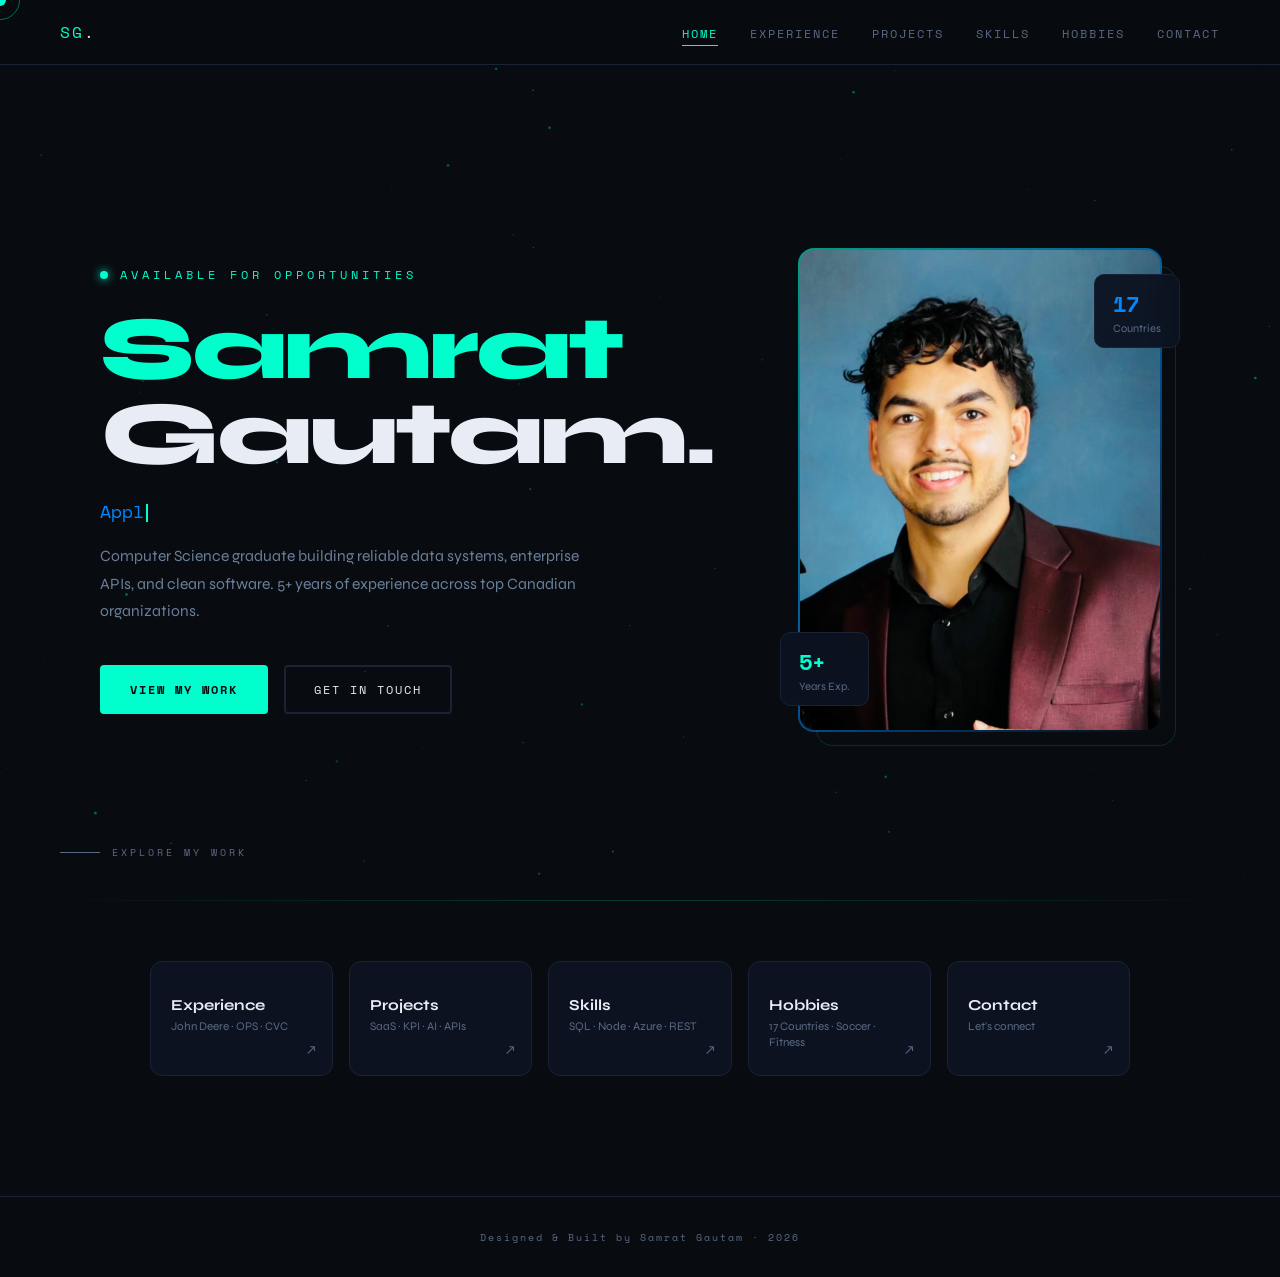
==== index.html @ 4a64816a "Initial portfolio commit" ====
<!DOCTYPE html>
<html lang="en">
<head>
  <meta charset="UTF-8"/>
  <meta name="viewport" content="width=device-width, initial-scale=1.0"/>
  <title>Samrat Gautam — Developer</title>
  <link rel="stylesheet" href="style.css"/>
  <style>
    .hero-wrap {
      position: relative; z-index: 1; min-height: 100vh;
      display: grid; grid-template-columns: 1fr 400px;
      align-items: center; gap: 60px;
      padding: 80px 60px 0; max-width: 1200px; margin: 0 auto;
    }
    .hero-tag {
      font-family: 'Space Mono', monospace; font-size: 0.72rem;
      color: var(--accent); letter-spacing: 4px; text-transform: uppercase;
      margin-bottom: 24px; display: flex; align-items: center; gap: 12px;
      opacity: 0; animation: fadeUp 0.8s forwards 0.3s;
    }
    .dot { width: 8px; height: 8px; border-radius: 50%; background: var(--accent); box-shadow: 0 0 10px var(--accent); animation: pulse 2s infinite; }
    .hero-name {
      font-size: clamp(3rem, 7vw, 6rem); font-weight: 800;
      line-height: 0.95; letter-spacing: -3px; margin-bottom: 20px;
      opacity: 0; animation: fadeUp 0.8s forwards 0.5s;
    }
    .hero-name .accent { color: var(--accent); }
    .hero-name .line2 { display: block; }
    .hero-typing {
      font-family: 'Space Mono', monospace; font-size: 1.1rem;
      color: var(--muted); margin-bottom: 16px; min-height: 1.8rem;
      opacity: 0; animation: fadeUp 0.8s forwards 0.7s;
    }
    .typed { color: var(--accent2); }
    .cursor-blink { display: inline-block; width: 2px; height: 1em; background: var(--accent); margin-left: 2px; vertical-align: middle; animation: blink 1s infinite; }
    .hero-desc {
      font-size: 0.98rem; color: #6a7f9a; line-height: 1.75;
      max-width: 480px; margin-bottom: 40px;
      opacity: 0; animation: fadeUp 0.8s forwards 0.85s;
    }
    .hero-btns { display: flex; gap: 16px; flex-wrap: wrap; opacity: 0; animation: fadeUp 0.8s forwards 1s; }
    .btn {
      font-family: 'Space Mono', monospace; font-size: 0.72rem;
      letter-spacing: 2px; text-transform: uppercase;
      padding: 14px 28px; border-radius: 4px; text-decoration: none; cursor: none; transition: all 0.3s;
    }
    .btn-primary { background: var(--accent); color: var(--bg); font-weight: 700; border: 2px solid var(--accent); }
    .btn-primary:hover { background: transparent; color: var(--accent); box-shadow: 0 0 30px rgba(0,255,204,0.3); }
    .btn-secondary { background: transparent; color: var(--text); border: 2px solid var(--border); }
    .btn-secondary:hover { border-color: var(--accent2); color: var(--accent2); }
    .hero-right { opacity: 0; animation: fadeIn 1s forwards 0.8s; }
    .photo-frame { position: relative; width: 100%; max-width: 360px; margin: 0 auto; }
    .photo-frame::before {
      content: ''; position: absolute; inset: -2px; border-radius: 16px;
      background: linear-gradient(135deg, var(--accent), var(--accent2), transparent);
      z-index: -1; opacity: 0.6;
    }
    .photo-frame::after {
      content: ''; position: absolute;
      top: 16px; left: 16px; right: -16px; bottom: -16px;
      border: 1px solid rgba(0,255,204,0.15); border-radius: 16px; z-index: -2;
    }
    .photo-frame img { width: 100%; border-radius: 14px; display: block; object-fit: cover; object-position: top center; aspect-ratio: 3/4; filter: contrast(1.05); }
    .photo-badge {
      position: absolute; bottom: 24px; left: -20px;
      background: rgba(12,18,32,0.95); border: 1px solid var(--border);
      border-radius: 10px; padding: 12px 18px; backdrop-filter: blur(10px);
    }
    .photo-badge2 {
      position: absolute; top: 24px; right: -20px;
      background: rgba(12,18,32,0.95); border: 1px solid var(--border);
      border-radius: 10px; padding: 12px 18px; backdrop-filter: blur(10px);
    }
    .badge-num { font-family: 'Space Mono', monospace; font-size: 1.4rem; font-weight: 700; color: var(--accent); }
    .badge-num.blue { color: var(--accent2); }
    .badge-label { font-size: 0.7rem; color: var(--muted); margin-top: 2px; }
    .hero-scroll {
      position: absolute; bottom: 40px; left: 60px; z-index: 1;
      font-family: 'Space Mono', monospace; font-size: 0.62rem;
      letter-spacing: 3px; color: var(--muted); text-transform: uppercase;
      display: flex; align-items: center; gap: 12px;
      opacity: 0; animation: fadeUp 0.8s forwards 1.3s;
    }
    .hero-scroll::before { content: ''; width: 40px; height: 1px; background: var(--muted); }
    .quick-nav {
      position: relative; z-index: 1; max-width: 1100px; margin: 0 auto;
      padding: 60px 60px 120px;
      display: grid; grid-template-columns: repeat(5, 1fr); gap: 16px;
    }
    .qcard {
      background: var(--card); border: 1px solid var(--border);
      border-radius: 12px; padding: 24px 20px; text-decoration: none;
      color: var(--text); transition: all 0.35s; position: relative;
      overflow: hidden; cursor: none; display: block;
    }
    .qcard::before {
      content: ''; position: absolute; top: 0; left: 0; right: 0; height: 2px;
      background: linear-gradient(90deg, var(--accent), var(--accent2));
      opacity: 0; transition: opacity 0.3s;
    }
    .qcard:hover { border-color: rgba(0,255,204,0.3); transform: translateY(-5px); box-shadow: 0 16px 50px rgba(0,0,0,0.4); }
    .qcard:hover::before { opacity: 1; }
    .qcard-icon { font-size: 1.5rem; margin-bottom: 10px; }
    .qcard-title { font-size: 0.95rem; font-weight: 700; margin-bottom: 4px; }
    .qcard-sub { font-size: 0.73rem; color: var(--muted); line-height: 1.4; }
    .qcard-arrow { position: absolute; bottom: 16px; right: 16px; color: var(--muted); font-size: 0.85rem; transition: transform 0.3s, color 0.3s; }
    .qcard:hover .qcard-arrow { transform: translate(3px,-3px); color: var(--accent); }
    @keyframes fadeUp { from { opacity:0; transform:translateY(30px); } to { opacity:1; transform:translateY(0); } }
    @keyframes fadeIn { from { opacity:0; } to { opacity:1; } }
    @keyframes blink { 0%,100%{opacity:1} 50%{opacity:0} }
    @keyframes pulse { 0%,100%{box-shadow:0 0 6px var(--accent)} 50%{box-shadow:0 0 18px var(--accent)} }
    @media(max-width:900px){
      .hero-wrap{grid-template-columns:1fr;padding:120px 24px 40px;}
      .hero-right{display:none;}
      .quick-nav{grid-template-columns:repeat(2,1fr);padding:40px 24px 80px;}
    }
  </style>
</head>
<body>
  <div class="cursor" id="cursor"></div>
  <div class="cursor-ring" id="cursorRing"></div>
  <div class="page-transition"></div>
  <canvas id="canvas"></canvas>

  <nav id="navbar">
    <a href="index.html" class="nav-logo" data-transition>SG<span>.</span></a>
    <ul class="nav-links">
      <li><a href="index.html" data-transition>Home</a></li>
      <li><a href="experience.html" data-transition>Experience</a></li>
      <li><a href="projects.html" data-transition>Projects</a></li>
      <li><a href="skills.html" data-transition>Skills</a></li>
      <li><a href="hobbies.html" data-transition>Hobbies</a></li>
      <li><a href="contact.html" data-transition>Contact</a></li>
    </ul>
  </nav>

  <div class="hero-wrap">
    <div>
      <p class="hero-tag"><span class="dot"></span> Available for opportunities</p>
      <h1 class="hero-name"><span class="accent">Samrat</span><span class="line2">Gautam.</span></h1>
      <p class="hero-typing"><span class="typed" id="typed-text"></span><span class="cursor-blink"></span></p>
      <p class="hero-desc">Computer Science graduate building reliable data systems, enterprise APIs, and clean software. 5+ years of experience across top Canadian organizations.</p>
      <div class="hero-btns">
        <a href="experience.html" class="btn btn-primary" data-transition>View My Work</a>
        <a href="contact.html" class="btn btn-secondary" data-transition>Get In Touch</a>
      </div>
    </div>
    <div class="hero-right">
      <div class="photo-frame">
        <img src="samrat.jpeg" alt="Samrat Gautam"/>
        <div class="photo-badge">
          <div class="badge-num">5+</div>
          <div class="badge-label">Years Exp.</div>
        </div>
        <div class="photo-badge2">
          <div class="badge-num blue">17</div>
          <div class="badge-label">Countries </div>
        </div>
      </div>
    </div>
  </div>

  <div class="hero-scroll">Explore my work</div>
  <div class="glow-line"></div>

  <div class="quick-nav">
    <a href="experience.html" class="qcard reveal" data-transition>
      <div class="qcard-icon"></div>
      <div class="qcard-title">Experience</div>
      <div class="qcard-sub">John Deere · OPS · CVC</div>
      <div class="qcard-arrow">↗</div>
    </a>
    <a href="projects.html" class="qcard reveal" data-transition>
      <div class="qcard-icon"></div>
      <div class="qcard-title">Projects</div>
      <div class="qcard-sub">SaaS · KPI · AI · APIs</div>
      <div class="qcard-arrow">↗</div>
    </a>
    <a href="skills.html" class="qcard reveal" data-transition>
      <div class="qcard-icon"></div>
      <div class="qcard-title">Skills</div>
      <div class="qcard-sub">SQL · Node · Azure · REST</div>
      <div class="qcard-arrow">↗</div>
    </a>
    <a href="hobbies.html" class="qcard reveal" data-transition>
      <div class="qcard-icon"></div>
      <div class="qcard-title">Hobbies</div>
      <div class="qcard-sub">17 Countries · Soccer · Fitness</div>
      <div class="qcard-arrow">↗</div>
    </a>
    <a href="contact.html" class="qcard reveal" data-transition>
      <div class="qcard-icon"></div>
      <div class="qcard-title">Contact</div>
      <div class="qcard-sub">Let's connect</div>
      <div class="qcard-arrow">↗</div>
    </a>
  </div>

  <footer><p>Designed & Built by Samrat Gautam · 2026</p></footer>
  <script src="script.js"></script>
  <script>
    const phrases = ['Application Developer','Data Integration Engineer','REST API Builder','SaaS Builder','SQL & ETL Specialist','Dean\'s Honours Graduate 🎓'];
    let pi=0,ci=0,deleting=false,wait=0;
    const typedEl=document.getElementById('typed-text');
    function type(){
      const phrase=phrases[pi];
      if(!deleting){typedEl.textContent=phrase.slice(0,ci+1);ci++;if(ci===phrase.length){deleting=true;wait=55;}}
      else{if(wait>0){wait--;setTimeout(type,30);return;}typedEl.textContent=phrase.slice(0,ci-1);ci--;if(ci===0){deleting=false;pi=(pi+1)%phrases.length;}}
      setTimeout(type,deleting?38:78);
    }
    setTimeout(type,1200);
  </script>
</body>
</html>
---- style.css ----
@import url('https://fonts.googleapis.com/css2?family=Space+Mono:wght@400;700&family=Syne:wght@400;600;700;800&display=swap');

:root {
  --bg: #080b10;
  --surface: #0e1420;
  --border: #1a2235;
  --accent: #00ffcc;
  --accent2: #0088ff;
  --gold: #f0b429;
  --text: #e8edf5;
  --muted: #5a6a85;
  --card: #0c1220;
}

*, *::before, *::after { margin: 0; padding: 0; box-sizing: border-box; }
html { scroll-behavior: smooth; }

body {
  font-family: 'Syne', sans-serif;
  background: var(--bg);
  color: var(--text);
  overflow-x: hidden;
  cursor: none;
}

/* CURSOR */
.cursor {
  position: fixed; width: 12px; height: 12px;
  background: var(--accent); border-radius: 50%;
  pointer-events: none; z-index: 9999;
  transform: translate(-50%, -50%);
  transition: width 0.2s, height 0.2s;
  mix-blend-mode: screen;
}
.cursor-ring {
  position: fixed; width: 40px; height: 40px;
  border: 1px solid rgba(0,255,204,0.4); border-radius: 50%;
  pointer-events: none; z-index: 9998;
  transform: translate(-50%, -50%);
  transition: transform 0.15s ease-out;
}

/* CANVAS */
#canvas {
  position: fixed; top: 0; left: 0;
  width: 100%; height: 100%;
  z-index: 0; pointer-events: none;
}

/* NAV */
nav {
  position: fixed; top: 0; left: 0; right: 0;
  z-index: 100; padding: 20px 60px;
  display: flex; justify-content: space-between; align-items: center;
  background: rgba(8,11,16,0.9);
  backdrop-filter: blur(20px);
  border-bottom: 1px solid var(--border);
  transition: transform 0.3s ease;
}
nav.hidden { transform: translateY(-100%); }
.nav-logo {
  font-family: 'Space Mono', monospace;
  font-size: 1rem; color: var(--accent); letter-spacing: 2px;
  text-decoration: none;
}
.nav-logo span { color: var(--text); }
.nav-links { display: flex; gap: 32px; list-style: none; }
.nav-links a {
  font-family: 'Space Mono', monospace; font-size: 0.72rem;
  color: var(--muted); text-decoration: none;
  letter-spacing: 2px; text-transform: uppercase;
  transition: color 0.3s; position: relative;
}
.nav-links a::after {
  content: ''; position: absolute; bottom: -4px; left: 0;
  width: 0; height: 1px; background: var(--accent); transition: width 0.3s;
}
.nav-links a:hover, .nav-links a.active { color: var(--accent); }
.nav-links a:hover::after, .nav-links a.active::after { width: 100%; }

/* PAGE HEADER */
.page-hero {
  position: relative; z-index: 1;
  padding: 160px 60px 80px;
  max-width: 1100px; margin: 0 auto;
}
.page-tag {
  font-family: 'Space Mono', monospace; font-size: 0.7rem;
  color: var(--accent); letter-spacing: 4px;
  text-transform: uppercase; margin-bottom: 16px;
  display: flex; align-items: center; gap: 16px;
}
.page-tag::after {
  content: ''; flex: 1; max-width: 60px;
  height: 1px; background: var(--accent); opacity: 0.4;
}
.page-title {
  font-size: clamp(2.5rem, 6vw, 5rem);
  font-weight: 800; letter-spacing: -2px; line-height: 1;
}

/* CONTENT WRAPPER */
.content {
  position: relative; z-index: 1;
  max-width: 1100px; margin: 0 auto;
  padding: 0 60px 120px;
}

/* GLOW LINE */
.glow-line {
  width: 100%; height: 1px;
  background: linear-gradient(90deg, transparent, var(--accent), transparent);
  opacity: 0.2; position: relative; z-index: 1;
}

/* REVEAL */
.reveal {
  opacity: 0; transform: translateY(40px);
  transition: opacity 0.7s ease, transform 0.7s ease;
}
.reveal.visible { opacity: 1; transform: translateY(0); }

/* PAGE TRANSITION */
.page-transition {
  position: fixed; inset: 0;
  background: var(--accent);
  z-index: 9000;
  transform: scaleX(0);
  transform-origin: left;
}

/* FOOTER */
footer {
  position: relative; z-index: 1;
  text-align: center; padding: 32px 60px;
  font-family: 'Space Mono', monospace; font-size: 0.65rem;
  color: var(--muted); letter-spacing: 2px;
  border-top: 1px solid var(--border);
}

/* RESPONSIVE */
@media (max-width: 768px) {
  nav { padding: 16px 24px; }
  .nav-links { display: none; }
  .page-hero, .content { padding-left: 24px; padding-right: 24px; }
}
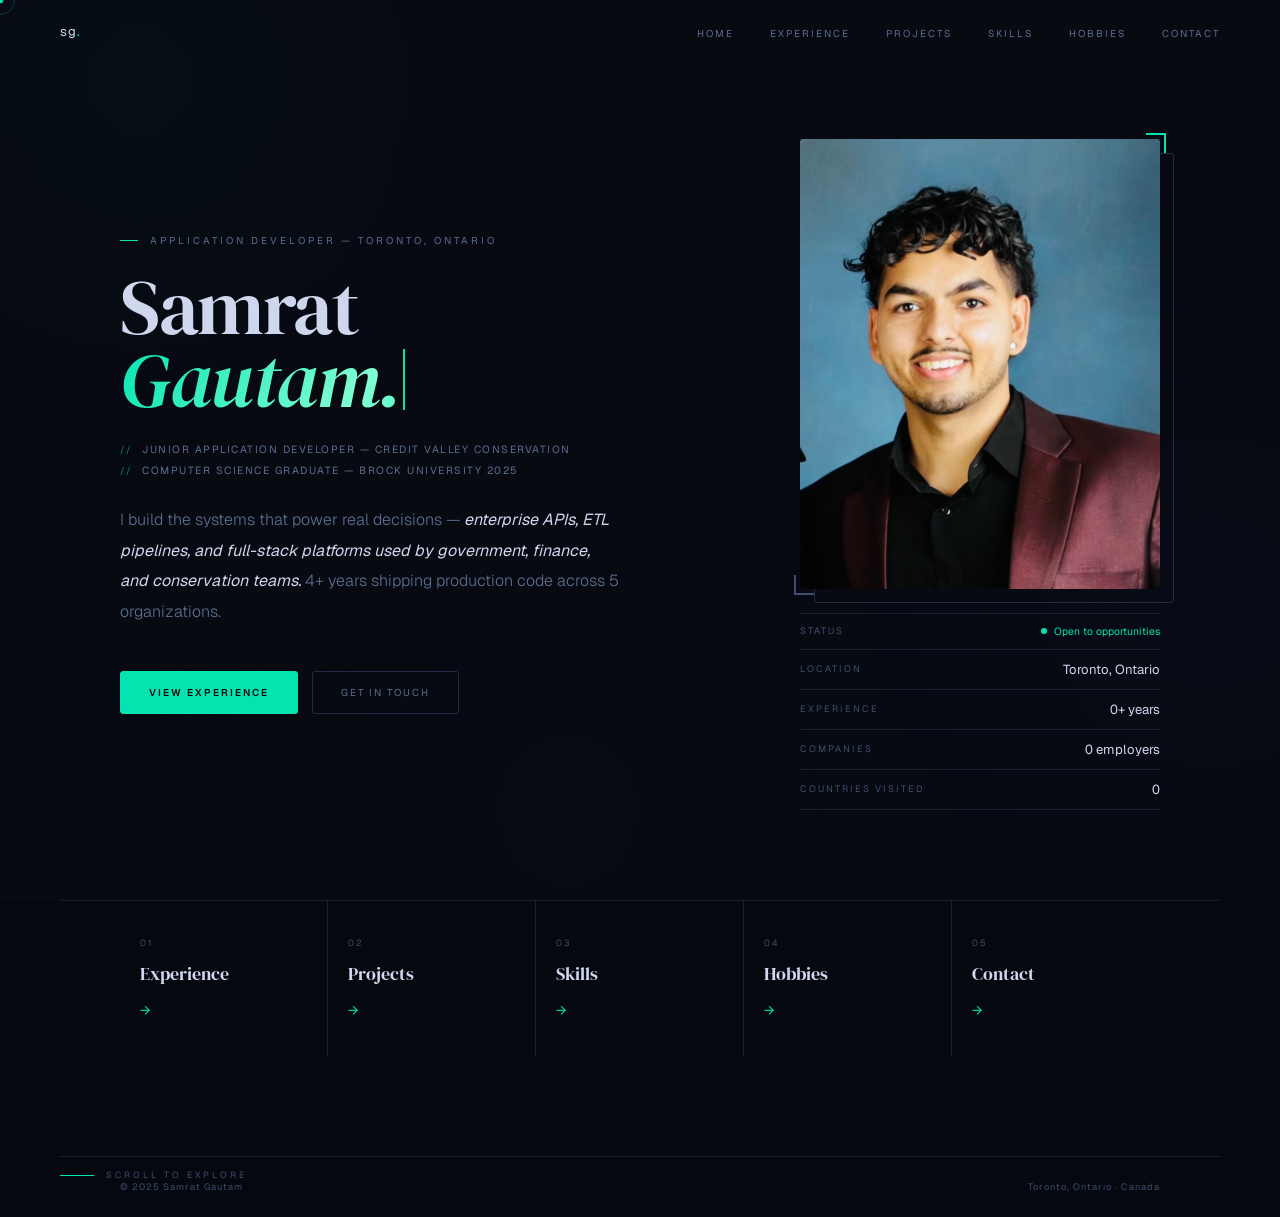
==== commit 522995f8: "Updated home page" ====
--- a/index.html
+++ b/index.html
@@ -1,214 +1,812 @@
 <!DOCTYPE html>
 <html lang="en">
 <head>
-  <meta charset="UTF-8"/>
-  <meta name="viewport" content="width=device-width, initial-scale=1.0"/>
-  <title>Samrat Gautam — Developer</title>
-  <link rel="stylesheet" href="style.css"/>
-  <style>
-    .hero-wrap {
-      position: relative; z-index: 1; min-height: 100vh;
-      display: grid; grid-template-columns: 1fr 400px;
-      align-items: center; gap: 60px;
-      padding: 80px 60px 0; max-width: 1200px; margin: 0 auto;
-    }
-    .hero-tag {
-      font-family: 'Space Mono', monospace; font-size: 0.72rem;
-      color: var(--accent); letter-spacing: 4px; text-transform: uppercase;
-      margin-bottom: 24px; display: flex; align-items: center; gap: 12px;
-      opacity: 0; animation: fadeUp 0.8s forwards 0.3s;
-    }
-    .dot { width: 8px; height: 8px; border-radius: 50%; background: var(--accent); box-shadow: 0 0 10px var(--accent); animation: pulse 2s infinite; }
-    .hero-name {
-      font-size: clamp(3rem, 7vw, 6rem); font-weight: 800;
-      line-height: 0.95; letter-spacing: -3px; margin-bottom: 20px;
-      opacity: 0; animation: fadeUp 0.8s forwards 0.5s;
-    }
-    .hero-name .accent { color: var(--accent); }
-    .hero-name .line2 { display: block; }
-    .hero-typing {
-      font-family: 'Space Mono', monospace; font-size: 1.1rem;
-      color: var(--muted); margin-bottom: 16px; min-height: 1.8rem;
-      opacity: 0; animation: fadeUp 0.8s forwards 0.7s;
-    }
-    .typed { color: var(--accent2); }
-    .cursor-blink { display: inline-block; width: 2px; height: 1em; background: var(--accent); margin-left: 2px; vertical-align: middle; animation: blink 1s infinite; }
-    .hero-desc {
-      font-size: 0.98rem; color: #6a7f9a; line-height: 1.75;
-      max-width: 480px; margin-bottom: 40px;
-      opacity: 0; animation: fadeUp 0.8s forwards 0.85s;
-    }
-    .hero-btns { display: flex; gap: 16px; flex-wrap: wrap; opacity: 0; animation: fadeUp 0.8s forwards 1s; }
-    .btn {
-      font-family: 'Space Mono', monospace; font-size: 0.72rem;
-      letter-spacing: 2px; text-transform: uppercase;
-      padding: 14px 28px; border-radius: 4px; text-decoration: none; cursor: none; transition: all 0.3s;
-    }
-    .btn-primary { background: var(--accent); color: var(--bg); font-weight: 700; border: 2px solid var(--accent); }
-    .btn-primary:hover { background: transparent; color: var(--accent); box-shadow: 0 0 30px rgba(0,255,204,0.3); }
-    .btn-secondary { background: transparent; color: var(--text); border: 2px solid var(--border); }
-    .btn-secondary:hover { border-color: var(--accent2); color: var(--accent2); }
-    .hero-right { opacity: 0; animation: fadeIn 1s forwards 0.8s; }
-    .photo-frame { position: relative; width: 100%; max-width: 360px; margin: 0 auto; }
-    .photo-frame::before {
-      content: ''; position: absolute; inset: -2px; border-radius: 16px;
-      background: linear-gradient(135deg, var(--accent), var(--accent2), transparent);
-      z-index: -1; opacity: 0.6;
-    }
-    .photo-frame::after {
-      content: ''; position: absolute;
-      top: 16px; left: 16px; right: -16px; bottom: -16px;
-      border: 1px solid rgba(0,255,204,0.15); border-radius: 16px; z-index: -2;
-    }
-    .photo-frame img { width: 100%; border-radius: 14px; display: block; object-fit: cover; object-position: top center; aspect-ratio: 3/4; filter: contrast(1.05); }
-    .photo-badge {
-      position: absolute; bottom: 24px; left: -20px;
-      background: rgba(12,18,32,0.95); border: 1px solid var(--border);
-      border-radius: 10px; padding: 12px 18px; backdrop-filter: blur(10px);
-    }
-    .photo-badge2 {
-      position: absolute; top: 24px; right: -20px;
-      background: rgba(12,18,32,0.95); border: 1px solid var(--border);
-      border-radius: 10px; padding: 12px 18px; backdrop-filter: blur(10px);
-    }
-    .badge-num { font-family: 'Space Mono', monospace; font-size: 1.4rem; font-weight: 700; color: var(--accent); }
-    .badge-num.blue { color: var(--accent2); }
-    .badge-label { font-size: 0.7rem; color: var(--muted); margin-top: 2px; }
-    .hero-scroll {
-      position: absolute; bottom: 40px; left: 60px; z-index: 1;
-      font-family: 'Space Mono', monospace; font-size: 0.62rem;
-      letter-spacing: 3px; color: var(--muted); text-transform: uppercase;
-      display: flex; align-items: center; gap: 12px;
-      opacity: 0; animation: fadeUp 0.8s forwards 1.3s;
-    }
-    .hero-scroll::before { content: ''; width: 40px; height: 1px; background: var(--muted); }
-    .quick-nav {
-      position: relative; z-index: 1; max-width: 1100px; margin: 0 auto;
-      padding: 60px 60px 120px;
-      display: grid; grid-template-columns: repeat(5, 1fr); gap: 16px;
-    }
-    .qcard {
-      background: var(--card); border: 1px solid var(--border);
-      border-radius: 12px; padding: 24px 20px; text-decoration: none;
-      color: var(--text); transition: all 0.35s; position: relative;
-      overflow: hidden; cursor: none; display: block;
-    }
-    .qcard::before {
-      content: ''; position: absolute; top: 0; left: 0; right: 0; height: 2px;
-      background: linear-gradient(90deg, var(--accent), var(--accent2));
-      opacity: 0; transition: opacity 0.3s;
-    }
-    .qcard:hover { border-color: rgba(0,255,204,0.3); transform: translateY(-5px); box-shadow: 0 16px 50px rgba(0,0,0,0.4); }
-    .qcard:hover::before { opacity: 1; }
-    .qcard-icon { font-size: 1.5rem; margin-bottom: 10px; }
-    .qcard-title { font-size: 0.95rem; font-weight: 700; margin-bottom: 4px; }
-    .qcard-sub { font-size: 0.73rem; color: var(--muted); line-height: 1.4; }
-    .qcard-arrow { position: absolute; bottom: 16px; right: 16px; color: var(--muted); font-size: 0.85rem; transition: transform 0.3s, color 0.3s; }
-    .qcard:hover .qcard-arrow { transform: translate(3px,-3px); color: var(--accent); }
-    @keyframes fadeUp { from { opacity:0; transform:translateY(30px); } to { opacity:1; transform:translateY(0); } }
-    @keyframes fadeIn { from { opacity:0; } to { opacity:1; } }
-    @keyframes blink { 0%,100%{opacity:1} 50%{opacity:0} }
-    @keyframes pulse { 0%,100%{box-shadow:0 0 6px var(--accent)} 50%{box-shadow:0 0 18px var(--accent)} }
-    @media(max-width:900px){
-      .hero-wrap{grid-template-columns:1fr;padding:120px 24px 40px;}
-      .hero-right{display:none;}
-      .quick-nav{grid-template-columns:repeat(2,1fr);padding:40px 24px 80px;}
-    }
-  </style>
+<meta charset="UTF-8"/>
+<meta name="viewport" content="width=device-width, initial-scale=1.0"/>
+<title>Samrat Gautam | Software Developer, Full stack Developer and Backend Engineer &mdash; Node.js, SQL, REST APIs, Azure</title>
+<meta name="description" content="Samrat Gautam is a Full-Stack Application Developer based in Toronto, Ontario. 4+ years building REST APIs, ETL pipelines, and enterprise systems at John Deere Financial, Ontario Public Service, and Credit Valley Conservation."/>
+<meta name="keywords" content="Samrat Gautam, Application Developer, Full Stack Developer, Node.js, SQL, REST API, Azure DevOps, Toronto Ontario, Software Engineer, Backend Developer"/>
+<meta name="author" content="Samrat Gautam"/>
+<meta name="robots" content="index, follow"/>
+<meta property="og:title" content="Samrat Gautam — Software Developer, Full stack Developer and Backend Engineer"/>
+<meta property="og:description" content="Full-stack developer with 4+ years building enterprise APIs, ETL pipelines, and cloud systems. Currently at Credit Valley Conservation."/>
+<meta property="og:type" content="website"/>
+<meta property="og:image" content="samrat.jpeg"/>
+<meta name="twitter:card" content="summary_large_image"/>
+<meta name="twitter:title" content="Samrat Gautam — Software Developer, Full stack Developer and Backend Engineer"/>
+<meta name="twitter:description" content="Full-stack developer with 4+ years building enterprise APIs, ETL pipelines, and cloud systems."/>
+<link rel="preconnect" href="https://fonts.bunny.net"/>
+<link href="https://fonts.bunny.net/css?family=geist:300,400,500,600,700|geist-mono:400,500&display=swap" rel="stylesheet"/>
+<link rel="preconnect" href="https://fonts.googleapis.com"/>
+<link href="https://fonts.googleapis.com/css2?family=DM+Serif+Display:ital@0;1&display=swap" rel="stylesheet"/>
+<style>
+*,*::before,*::after{margin:0;padding:0;box-sizing:border-box;}
+:root{
+  --bg:#060810;--surface:#090d18;--card:#0b1020;
+  --border:#161e32;--border2:#1e2a44;
+  --accent:#00e5b0;--gold:#e8a020;--blue:#4a8fff;
+  --text:#cfd8ee;--muted:#3d4e6e;--muted2:#5a6e90;
+  --font:'Geist',system-ui,sans-serif;
+  --serif:'DM Serif Display',Georgia,serif;
+  --mono:'Geist Mono','Geist',monospace;
+  --r:3px;
+}
+html{scroll-behavior:smooth;}
+body{font-family:var(--font);background:var(--bg);color:var(--text);overflow-x:hidden;-webkit-font-smoothing:antialiased;-moz-osx-font-smoothing:grayscale;}
+body::after{content:'';position:fixed;inset:0;z-index:9990;pointer-events:none;opacity:.03;background-image:url("data:image/svg+xml,%3Csvg viewBox='0 0 200 200' xmlns='http://www.w3.org/2000/svg'%3E%3Cfilter id='n'%3E%3CfeTurbulence type='fractalNoise' baseFrequency='.9' numOctaves='4' stitchTiles='stitch'/%3E%3C/filter%3E%3Crect width='100%25' height='100%25' filter='url(%23n)'/%3E%3C/svg%3E");background-size:180px;}
+
+/* CURSOR — desktop only */
+#cur,#curR{display:none;}
+@media(pointer:fine){
+  body{cursor:none;}
+  #cur,#curR{display:block;}
+  #cur{position:fixed;width:7px;height:7px;background:var(--accent);border-radius:50%;pointer-events:none;z-index:9999;transform:translate(-50%,-50%);mix-blend-mode:screen;transition:width .18s,height .18s;}
+  #curR{position:fixed;width:30px;height:30px;border:1px solid rgba(0,229,176,.22);border-radius:50%;pointer-events:none;z-index:9998;transform:translate(-50%,-50%);transition:border-color .3s,transform .3s;}
+}
+
+/* BACKGROUND MESH */
+#bgMesh{position:fixed;inset:0;z-index:0;pointer-events:none;overflow:hidden;}
+.mesh-blob{position:absolute;border-radius:50%;filter:blur(130px);animation:blobFloat 20s ease-in-out infinite;}
+.mb1{width:600px;height:600px;background:radial-gradient(circle,rgba(0,229,176,.042) 0%,transparent 70%);top:-220px;left:-160px;}
+.mb2{width:520px;height:520px;background:radial-gradient(circle,rgba(74,143,255,.038) 0%,transparent 70%);top:38%;right:-190px;animation-delay:-7s;}
+.mb3{width:420px;height:420px;background:radial-gradient(circle,rgba(0,229,176,.022) 0%,transparent 70%);bottom:-120px;left:28%;animation-delay:-13s;}
+@keyframes blobFloat{0%,100%{transform:translate(0,0) scale(1);}33%{transform:translate(28px,-22px) scale(1.04);}66%{transform:translate(-18px,28px) scale(.97);}}
+
+/* INTRO */
+#intro{position:fixed;inset:0;z-index:8500;background:var(--bg);display:flex;flex-direction:column;align-items:center;justify-content:center;gap:28px;transition:opacity .7s cubic-bezier(.4,0,.2,1),visibility .7s;}
+#intro.gone{opacity:0;visibility:hidden;pointer-events:none;}
+.intro-logo{font-family:var(--mono);font-size:.72rem;color:var(--accent);letter-spacing:6px;text-transform:uppercase;}
+.intro-bar-wrap{width:200px;height:1px;background:var(--border2);}
+.intro-bar{height:100%;width:0;background:var(--accent);transition:width .04s linear;}
+.intro-pct{font-family:var(--mono);font-size:.58rem;color:var(--muted2);letter-spacing:3px;}
+
+/* PAGE TRANSITION */
+#pt{position:fixed;inset:0;background:var(--accent);z-index:9000;transform:scaleX(0);transform-origin:left;pointer-events:none;}
+
+/* NAV */
+nav{position:fixed;top:0;left:0;right:0;z-index:500;padding:0 clamp(20px,5vw,60px);height:64px;display:flex;justify-content:space-between;align-items:center;transition:transform .4s cubic-bezier(.4,0,.2,1),background .4s,border-color .4s;border-bottom:1px solid transparent;}
+nav.scrolled{background:rgba(6,8,16,.92);backdrop-filter:blur(20px);-webkit-backdrop-filter:blur(20px);border-color:var(--border);}
+nav.hidden{transform:translateY(-100%);}
+.nav-logo{font-family:var(--mono);font-size:.82rem;color:var(--text);text-decoration:none;letter-spacing:1px;}
+.nav-logo span{color:var(--accent);}
+.nav-links{display:flex;gap:clamp(16px,3vw,36px);list-style:none;}
+.nav-links a{font-family:var(--mono);font-size:.62rem;color:var(--muted2);text-decoration:none;letter-spacing:2px;text-transform:uppercase;transition:color .2s;position:relative;}
+.nav-links a::after{content:'';position:absolute;bottom:-4px;left:0;width:0;height:1px;background:var(--accent);transition:width .3s cubic-bezier(.4,0,.2,1);}
+.nav-links a:hover,.nav-links a.active{color:var(--text);}
+.nav-links a:hover::after,.nav-links a.active::after{width:100%;}
+.nav-ham{display:none;flex-direction:column;gap:5px;background:none;border:none;cursor:pointer;padding:6px;-webkit-tap-highlight-color:transparent;}
+.nav-ham span{display:block;width:22px;height:1.5px;background:var(--text);transition:all .3s;}
+.nav-ham.open span:nth-child(1){transform:translateY(6.5px) rotate(45deg);}
+.nav-ham.open span:nth-child(2){opacity:0;}
+.nav-ham.open span:nth-child(3){transform:translateY(-6.5px) rotate(-45deg);}
+.nav-mobile{display:none;position:fixed;inset:0;top:64px;z-index:490;background:rgba(6,8,16,.97);backdrop-filter:blur(24px);-webkit-backdrop-filter:blur(24px);flex-direction:column;align-items:center;justify-content:center;gap:36px;opacity:0;pointer-events:none;transition:opacity .3s;}
+.nav-mobile.open{display:flex;opacity:1;pointer-events:all;}
+.nav-mobile a{font-family:var(--mono);font-size:1rem;color:var(--muted2);text-decoration:none;letter-spacing:4px;text-transform:uppercase;transition:color .2s;}
+.nav-mobile a:hover,.nav-mobile a.active{color:var(--accent);}
+
+/* PAGE SYSTEM */
+.page{display:none;position:relative;z-index:1;min-height:100vh;}
+.page.active{display:block;}
+.reveal{opacity:0;transform:translateY(20px);transition:opacity .65s cubic-bezier(.4,0,.2,1),transform .65s cubic-bezier(.4,0,.2,1);}
+.reveal.in{opacity:1;transform:translateY(0);}
+
+/* SHARED LAYOUT */
+.page-hero{padding:clamp(100px,14vh,140px) clamp(20px,5vw,60px) clamp(36px,4vw,56px);max-width:1160px;margin:0 auto;}
+.page-tag{font-family:var(--mono);font-size:.62rem;color:var(--accent);letter-spacing:4px;text-transform:uppercase;margin-bottom:18px;display:flex;align-items:center;gap:14px;}
+.page-tag::after{content:'';width:32px;height:1px;background:var(--accent);opacity:.4;}
+.page-title{font-family:var(--serif);font-size:clamp(2.4rem,5.5vw,5rem);font-weight:400;letter-spacing:-.5px;line-height:1.05;}
+.page-title em{font-style:italic;color:var(--accent);}
+.content{max-width:1160px;margin:0 auto;padding:0 clamp(20px,5vw,60px) clamp(80px,10vw,120px);}
+footer{position:relative;z-index:1;max-width:1160px;margin:0 auto;padding:24px clamp(20px,5vw,60px);border-top:1px solid var(--border);display:flex;justify-content:space-between;align-items:center;flex-wrap:wrap;gap:8px;}
+footer p{font-family:var(--mono);font-size:.58rem;color:var(--muted);letter-spacing:1px;}
+
+/* HOME ANIMATIONS */
+@keyframes fadeUp{from{opacity:0;transform:translateY(22px)}to{opacity:1;transform:translateY(0)}}
+@keyframes fadeIn{from{opacity:0}to{opacity:1}}
+@keyframes blink{0%,100%{opacity:1}50%{opacity:0}}
+@keyframes shimmer{from{background-position:200% center}to{background-position:-200% center}}
+@keyframes pulse2{0%,100%{box-shadow:0 0 0 0 rgba(0,229,176,.4)}50%{box-shadow:0 0 0 8px rgba(0,229,176,0)}}
+@keyframes scrollBar{0%{transform:scaleX(0);transform-origin:left}50%{transform:scaleX(1);transform-origin:left}51%{transform-origin:right}100%{transform:scaleX(0);transform-origin:right}}
+
+/* HERO */
+.home-hero{position:relative;z-index:1;min-height:100vh;display:grid;grid-template-columns:1fr 360px;align-items:center;gap:clamp(40px,6vw,80px);max-width:1160px;margin:0 auto;padding:clamp(80px,12vh,120px) clamp(20px,5vw,60px) 60px;}
+.hero-eyebrow{font-family:var(--mono);font-size:.62rem;color:var(--muted2);letter-spacing:3px;text-transform:uppercase;display:flex;align-items:center;gap:12px;margin-bottom:24px;opacity:0;animation:fadeUp .7s cubic-bezier(.4,0,.2,1) .1s forwards;}
+.hero-eyebrow::before{content:'';width:18px;height:1px;background:var(--accent);flex-shrink:0;}
+.hero-name{font-family:var(--serif);font-size:clamp(3.2rem,6vw,6rem);font-weight:400;line-height:.94;letter-spacing:-1.5px;margin-bottom:28px;opacity:0;animation:fadeIn .01s .3s forwards;}
+.hero-name em{font-style:italic;background:linear-gradient(120deg,var(--accent) 0%,#7fffd4 45%,var(--accent) 80%);background-size:200% auto;-webkit-background-clip:text;-webkit-text-fill-color:transparent;background-clip:text;animation:shimmer 5s linear infinite 3.5s;}
+.type-cursor{display:inline-block;width:2.5px;height:.8em;background:var(--accent);margin-left:2px;vertical-align:-.05em;animation:blink .7s step-end infinite;}
+.hero-roles{margin-bottom:28px;opacity:0;animation:fadeUp .65s .9s forwards;}
+.role-line{font-family:var(--mono);font-size:.65rem;color:var(--muted2);letter-spacing:1.5px;text-transform:uppercase;display:flex;align-items:center;gap:10px;margin-bottom:8px;}
+.role-line::before{content:'//';color:var(--accent);opacity:.6;font-size:.6rem;}
+.hero-bio{font-size:clamp(.9rem,1.5vw,1rem);font-weight:300;color:var(--muted2);line-height:1.9;max-width:500px;margin-bottom:44px;opacity:0;animation:fadeIn .01s 1.1s forwards;}
+.hero-bio em{font-style:italic;color:var(--text);font-weight:400;}
+.hero-bio .word{display:inline-block;opacity:0;transform:translateY(5px);transition:opacity .35s,transform .35s;}
+.hero-actions{display:flex;gap:14px;flex-wrap:wrap;opacity:0;animation:fadeUp .65s 1.7s forwards;}
+.btn-primary{font-family:var(--mono);font-size:.62rem;letter-spacing:2px;text-transform:uppercase;padding:14px 28px;background:var(--accent);color:var(--bg);font-weight:600;text-decoration:none;border:1px solid var(--accent);transition:background .22s,color .22s,transform .18s;display:inline-block;border-radius:var(--r);}
+.btn-primary:hover{background:transparent;color:var(--accent);}
+.btn-ghost{font-family:var(--mono);font-size:.62rem;letter-spacing:2px;text-transform:uppercase;padding:14px 28px;background:transparent;color:var(--muted2);border:1px solid var(--border2);text-decoration:none;transition:border-color .22s,color .22s,transform .18s;display:inline-block;border-radius:var(--r);}
+.btn-ghost:hover{border-color:var(--accent);color:var(--accent);}
+.hero-right{opacity:0;animation:fadeUp .85s 1.15s cubic-bezier(.4,0,.2,1) forwards;}
+.hero-img-wrap{position:relative;margin-bottom:24px;}
+.hero-img-wrap img{width:100%;aspect-ratio:4/5;object-fit:cover;object-position:center top;display:block;filter:grayscale(10%) contrast(1.05);transition:filter .45s;border-radius:var(--r);}
+.hero-img-wrap:hover img{filter:grayscale(0%) contrast(1.1);}
+.hero-img-wrap::before{content:'';position:absolute;top:14px;left:14px;right:-14px;bottom:-14px;border:1px solid var(--border2);z-index:-1;border-radius:var(--r);}
+.img-tl,.img-br{position:absolute;width:20px;height:20px;}
+.img-tl{top:-6px;right:-6px;border-top:2px solid var(--accent);border-right:2px solid var(--accent);}
+.img-br{bottom:-6px;left:-6px;border-bottom:2px solid var(--muted);border-left:2px solid var(--muted);}
+.info-table{border-top:1px solid var(--border);}
+.info-row{display:flex;justify-content:space-between;align-items:center;padding:11px 0;border-bottom:1px solid var(--border);}
+.info-key{font-family:var(--mono);font-size:.58rem;color:var(--muted);letter-spacing:2px;text-transform:uppercase;}
+.info-val{font-size:.82rem;color:var(--text);}
+.info-val.live{color:var(--accent);font-family:var(--mono);font-size:.65rem;display:flex;align-items:center;gap:7px;}
+.dot-live{width:6px;height:6px;border-radius:50%;background:var(--accent);animation:pulse2 2s ease-in-out infinite;flex-shrink:0;}
+.counter-num{font-variant-numeric:tabular-nums;}
+.scroll-hint{position:absolute;bottom:36px;left:clamp(20px,5vw,60px);z-index:2;font-family:var(--mono);font-size:.56rem;letter-spacing:3px;color:var(--muted);text-transform:uppercase;display:flex;align-items:center;gap:12px;opacity:0;animation:fadeUp .65s 2.1s forwards;}
+.scroll-line{width:34px;height:1px;background:var(--border2);position:relative;overflow:hidden;}
+.scroll-line::after{content:'';position:absolute;inset:0;background:var(--accent);animation:scrollBar 2.4s ease-in-out infinite 2.2s;}
+.home-nav-grid{position:relative;z-index:1;max-width:1160px;margin:0 auto;padding:0 clamp(20px,5vw,60px) clamp(60px,10vw,100px);display:grid;grid-template-columns:repeat(5,1fr);border-top:1px solid var(--border);}
+.hnav-item{padding:clamp(22px,3vw,36px) clamp(14px,2vw,20px);border-right:1px solid var(--border);transition:background .22s;cursor:pointer;position:relative;overflow:hidden;}
+.hnav-item:last-child{border-right:none;}
+.hnav-item::after{content:'';position:absolute;bottom:0;left:0;right:0;height:1px;background:var(--accent);transform:scaleX(0);transform-origin:left;transition:transform .3s cubic-bezier(.4,0,.2,1);}
+.hnav-item:hover{background:var(--surface);}
+.hnav-item:hover::after{transform:scaleX(1);}
+.hnav-num{font-family:var(--mono);font-size:.56rem;color:var(--muted);letter-spacing:2px;margin-bottom:12px;}
+.hnav-title{font-family:var(--serif);font-size:clamp(.95rem,1.5vw,1.12rem);margin-bottom:4px;}
+.hnav-arrow{font-size:.82rem;color:var(--accent);margin-top:12px;transition:transform .22s;display:inline-block;}
+.hnav-item:hover .hnav-arrow{transform:translateX(5px);}
+
+/* EXPERIENCE */
+.exp-grid{display:flex;flex-direction:column;gap:2px;}
+.exp-card{background:var(--card);border:1px solid var(--border);display:grid;grid-template-columns:260px 1fr;transition:border-color .28s;position:relative;overflow:hidden;border-radius:var(--r);}
+.exp-card::before{content:'';position:absolute;top:0;left:0;width:2px;height:100%;background:var(--accent);transform:scaleY(0);transform-origin:top;transition:transform .38s cubic-bezier(.4,0,.2,1);}
+.exp-card:hover{border-color:rgba(0,229,176,.18);}
+.exp-card:hover::before{transform:scaleY(1);}
+.exp-left{padding:clamp(22px,3vw,32px) clamp(18px,2.5vw,28px);border-right:1px solid var(--border);display:flex;flex-direction:column;justify-content:space-between;gap:16px;}
+.exp-type{font-family:var(--mono);font-size:.55rem;color:var(--gold);letter-spacing:2px;text-transform:uppercase;margin-bottom:8px;}
+.exp-role{font-family:var(--serif);font-size:clamp(.98rem,1.8vw,1.1rem);margin-bottom:6px;line-height:1.25;}
+.exp-company{font-size:.84rem;color:var(--accent);font-weight:500;margin-bottom:4px;}
+.exp-location{font-family:var(--mono);font-size:.6rem;color:var(--muted);letter-spacing:.5px;margin-bottom:16px;}
+.exp-date{font-family:var(--mono);font-size:.6rem;color:var(--muted2);letter-spacing:1px;border:1px solid var(--border2);padding:5px 10px;display:inline-block;border-radius:2px;width:fit-content;}
+.exp-right{padding:clamp(22px,3vw,32px) clamp(18px,3vw,36px);}
+.exp-bullets{list-style:none;display:flex;flex-direction:column;gap:20px;}
+.exp-bullets li{display:grid;grid-template-columns:26px 1fr;align-items:start;}
+.bullet-num{font-family:var(--mono);font-size:.56rem;color:var(--accent);opacity:.45;padding-top:3px;letter-spacing:1px;}
+.bullet-text{font-size:.86rem;color:var(--muted2);line-height:1.78;}
+.bullet-text strong{color:var(--text);font-weight:500;}
+.bullet-tech{display:flex;flex-wrap:wrap;gap:6px;margin-top:8px;}
+.bt{font-family:var(--mono);font-size:.54rem;color:var(--accent);background:rgba(0,229,176,.05);border:1px solid rgba(0,229,176,.12);padding:2px 7px;letter-spacing:.5px;border-radius:2px;}
+.bt.gold{color:var(--gold);background:rgba(232,160,32,.05);border-color:rgba(232,160,32,.14);}
+.bt.blue{color:var(--blue);background:rgba(74,143,255,.05);border-color:rgba(74,143,255,.14);}
+.edu-card{margin-top:52px;background:var(--card);border:1px solid var(--border);padding:clamp(26px,4vw,40px);position:relative;overflow:hidden;border-radius:var(--r);}
+.edu-card::after{content:'';position:absolute;top:0;left:0;right:0;height:1px;background:linear-gradient(90deg,var(--gold),transparent);}
+.edu-label{font-family:var(--mono);font-size:.58rem;color:var(--gold);letter-spacing:3px;text-transform:uppercase;margin-bottom:12px;}
+.edu-degree{font-family:var(--serif);font-size:clamp(1.05rem,2vw,1.22rem);margin-bottom:6px;}
+.edu-school{font-size:.85rem;color:var(--muted2);}
+.edu-honours{display:inline-block;margin-top:14px;font-family:var(--mono);font-size:.58rem;color:var(--gold);border:1px solid rgba(232,160,32,.22);padding:4px 12px;letter-spacing:1px;border-radius:2px;}
+
+/* PROJECTS */
+.projects-list{display:flex;flex-direction:column;gap:clamp(60px,8vw,90px);}
+.proj{display:grid;grid-template-columns:1fr 1fr;gap:clamp(32px,5vw,56px);align-items:center;}
+.proj.flip{direction:rtl;}
+.proj.flip>*{direction:ltr;}
+.proj-mockup{border:1px solid var(--border2);box-shadow:0 16px 56px rgba(0,0,0,.35);overflow:hidden;border-radius:4px;}
+.mockup-bar{display:flex;gap:6px;align-items:center;padding:9px 12px;background:#0f1420;border-bottom:1px solid var(--border);}
+.dot{width:9px;height:9px;border-radius:50%;}
+.proj-mockup svg{display:block;width:100%;}
+.proj-num{font-family:var(--mono);font-size:.58rem;color:var(--muted);letter-spacing:2px;margin-bottom:10px;}
+.proj-title{font-family:var(--serif);font-size:clamp(1.5rem,2.5vw,1.8rem);margin-bottom:12px;letter-spacing:-.3px;}
+.proj-desc{font-size:.86rem;color:var(--muted2);line-height:1.82;margin-bottom:20px;}
+.proj-tags{display:flex;flex-wrap:wrap;gap:7px;margin-bottom:22px;}
+.ptag{font-family:var(--mono);font-size:.56rem;color:var(--accent);background:rgba(0,229,176,.05);border:1px solid rgba(0,229,176,.16);padding:4px 10px;letter-spacing:.8px;border-radius:2px;}
+.proj-link{font-family:var(--mono);font-size:.6rem;letter-spacing:2px;padding:11px 22px;border:1px solid var(--border2);color:var(--muted2);text-decoration:none;text-transform:uppercase;transition:all .22s;display:inline-block;border-radius:var(--r);}
+.proj-link:hover{border-color:var(--accent);color:var(--accent);}
+
+/* SKILLS */
+.skills-intro{font-size:clamp(.9rem,1.5vw,1rem);color:var(--muted2);line-height:1.9;max-width:680px;margin-bottom:52px;}
+.skill-section{margin-bottom:48px;}
+.skill-section-title{font-family:var(--mono);font-size:.6rem;color:var(--muted);letter-spacing:3px;text-transform:uppercase;margin-bottom:20px;padding-bottom:11px;border-bottom:1px solid var(--border);}
+.skill-grid{display:grid;grid-template-columns:repeat(2,1fr);gap:clamp(14px,2vw,20px);}
+.skill-label{display:flex;justify-content:space-between;font-family:var(--mono);font-size:.66rem;color:var(--text);margin-bottom:7px;}
+.skill-pct{color:var(--accent);}
+.skill-track{height:1px;background:var(--border2);}
+.skill-fill{height:100%;width:0;background:var(--accent);transition:width 1.15s cubic-bezier(.25,.8,.25,1);}
+.skill-fill.gold{background:var(--gold);}
+.skill-fill.blue{background:var(--blue);}
+.tools-wrap{display:flex;flex-wrap:wrap;gap:9px;margin-top:6px;}
+.tool{font-family:var(--mono);font-size:.6rem;letter-spacing:1px;padding:7px 13px;border:1px solid var(--border2);color:var(--muted2);transition:all .18s;cursor:default;border-radius:var(--r);}
+.tool:hover{border-color:var(--accent);color:var(--accent);}
+.tool.gold:hover{border-color:var(--gold);color:var(--gold);}
+.tool.blue:hover{border-color:var(--blue);color:var(--blue);}
+
+/* HOBBIES */
+.hobby-section{margin-bottom:clamp(60px,8vw,90px);}
+.hobby-heading{font-family:var(--serif);font-size:clamp(1.6rem,3vw,2rem);margin-bottom:5px;letter-spacing:-.3px;}
+.hobby-sub{font-family:var(--mono);font-size:.65rem;color:var(--muted2);letter-spacing:1px;margin-bottom:32px;}
+.stat-row{display:grid;grid-template-columns:repeat(4,1fr);gap:1px;background:var(--border);margin-bottom:32px;}
+.stat-cell{background:var(--bg);padding:clamp(18px,3vw,28px) clamp(14px,2vw,20px);text-align:center;}
+.stat-num{font-family:var(--mono);font-size:clamp(1.4rem,3vw,1.9rem);color:var(--accent);margin-bottom:5px;}
+.stat-lbl{font-family:var(--mono);font-size:.56rem;color:var(--muted2);letter-spacing:2px;text-transform:uppercase;}
+.map-wrap{background:var(--card);border:1px solid var(--border);position:relative;margin-bottom:24px;min-height:360px;border-radius:var(--r);overflow:hidden;}
+#map-svg{width:100%;height:360px;display:block;}
+.map-tip{position:absolute;pointer-events:none;background:rgba(6,8,16,.97);border:1px solid var(--border2);padding:7px 13px;font-family:var(--mono);font-size:.68rem;color:var(--text);white-space:nowrap;opacity:0;transition:opacity .15s;z-index:10;border-radius:2px;}
+.country-tags{display:flex;flex-wrap:wrap;gap:7px;}
+.ctag{font-family:var(--mono);font-size:.62rem;padding:6px 13px;border:1px solid var(--border2);color:var(--muted2);transition:all .18s;cursor:default;border-radius:var(--r);}
+.ctag:hover{color:var(--text);border-color:rgba(255,255,255,.18);}
+.ctag.gold{color:var(--gold);border-color:rgba(232,160,32,.22);}
+.clubs-grid{display:grid;grid-template-columns:repeat(2,1fr);gap:1px;background:var(--border);}
+.club{background:var(--bg);padding:clamp(22px,3vw,32px);transition:background .2s;}
+.club:hover{background:var(--card);}
+.club-num{font-family:var(--mono);font-size:.56rem;color:var(--muted);letter-spacing:2px;margin-bottom:12px;}
+.club-name{font-family:var(--serif);font-size:clamp(1rem,1.8vw,1.15rem);margin-bottom:4px;}
+.club-role{font-family:var(--mono);font-size:.58rem;color:var(--accent);letter-spacing:2px;text-transform:uppercase;margin-bottom:9px;}
+.club-desc{font-size:.83rem;color:var(--muted2);line-height:1.72;}
+.lifestyle-row{display:grid;grid-template-columns:1fr 1fr;gap:1px;background:var(--border);}
+.life{background:var(--bg);padding:clamp(28px,4vw,44px) clamp(20px,3.5vw,38px);transition:background .2s;}
+.life:hover{background:var(--card);}
+.life-title{font-family:var(--serif);font-size:clamp(1.1rem,2vw,1.3rem);margin-bottom:12px;}
+.life-text{font-size:.88rem;color:var(--muted2);line-height:1.82;}
+.life-text em{font-style:italic;color:var(--text);}
+
+/* CONTACT */
+.contact-grid{display:grid;grid-template-columns:1fr 360px;gap:clamp(40px,6vw,80px);align-items:start;}
+.contact-intro{font-size:clamp(.9rem,1.5vw,1.04rem);color:var(--muted2);line-height:1.9;margin-bottom:28px;}
+.contact-intro strong{color:var(--text);font-weight:500;}
+.avail-badge{display:inline-flex;align-items:center;gap:9px;font-family:var(--mono);font-size:.62rem;letter-spacing:2px;color:var(--accent);border:1px solid rgba(0,229,176,.18);padding:8px 16px;margin-bottom:40px;border-radius:var(--r);}
+.avail-dot{width:6px;height:6px;border-radius:50%;background:var(--accent);animation:pulse2 2s ease-in-out infinite;flex-shrink:0;}
+.contact-links{display:flex;flex-direction:column;gap:2px;}
+.clink{display:grid;grid-template-columns:1fr auto;align-items:center;padding:18px 20px;border:1px solid var(--border);text-decoration:none;transition:all .22s;margin-bottom:2px;border-radius:var(--r);}
+.clink:hover{border-color:rgba(0,229,176,.22);background:var(--surface);}
+.clink-label{font-family:var(--mono);font-size:.58rem;color:var(--muted);letter-spacing:2px;text-transform:uppercase;margin-bottom:3px;}
+.clink-val{font-size:.88rem;color:var(--text);}
+.clink-arrow{color:var(--accent);font-size:.95rem;transition:transform .18s;}
+.clink:hover .clink-arrow{transform:translate(2px,-2px);}
+.contact-photo-frame{position:relative;margin-bottom:18px;}
+.contact-photo-frame img{width:100%;aspect-ratio:4/5;object-fit:cover;object-position:center top;display:block;border-radius:var(--r);}
+.contact-photo-frame::before{content:'';position:absolute;top:12px;left:12px;right:-12px;bottom:-12px;border:1px solid var(--border2);z-index:-1;border-radius:var(--r);}
+.photo-caption{font-family:var(--mono);font-size:.6rem;color:var(--muted);letter-spacing:1px;}
+
+/* RESPONSIVE */
+@media(max-width:900px){
+  .nav-links{display:none;}
+  .nav-ham{display:flex;}
+  .home-hero{grid-template-columns:1fr;padding-top:100px;}
+  .hero-right{display:none;}
+  .hero-name{font-size:clamp(2.8rem,8vw,4.5rem);}
+  .scroll-hint{display:none;}
+  .home-nav-grid{grid-template-columns:repeat(2,1fr);}
+  .hnav-item:nth-child(2n){border-right:none;}
+  .hnav-item:nth-child(n+3){border-top:1px solid var(--border);}
+  .exp-card{grid-template-columns:1fr;}
+  .exp-left{border-right:none;border-bottom:1px solid var(--border);}
+  .proj,.proj.flip{grid-template-columns:1fr;direction:ltr;}
+  .skill-grid{grid-template-columns:1fr;}
+  .clubs-grid,.lifestyle-row{grid-template-columns:1fr;}
+  .stat-row{grid-template-columns:repeat(2,1fr);}
+  .contact-grid{grid-template-columns:1fr;}
+  .contact-photo{display:none;}
+}
+@media(max-width:480px){
+  .home-nav-grid{grid-template-columns:1fr;}
+  .hnav-item{border-right:none !important;border-top:none !important;border-bottom:1px solid var(--border);}
+  .hero-actions{flex-direction:column;}
+  .btn-primary,.btn-ghost{text-align:center;width:100%;}
+  footer{flex-direction:column;align-items:flex-start;}
+}
+</style>
 </head>
 <body>
-  <div class="cursor" id="cursor"></div>
-  <div class="cursor-ring" id="cursorRing"></div>
-  <div class="page-transition"></div>
-  <canvas id="canvas"></canvas>
-
-  <nav id="navbar">
-    <a href="index.html" class="nav-logo" data-transition>SG<span>.</span></a>
-    <ul class="nav-links">
-      <li><a href="index.html" data-transition>Home</a></li>
-      <li><a href="experience.html" data-transition>Experience</a></li>
-      <li><a href="projects.html" data-transition>Projects</a></li>
-      <li><a href="skills.html" data-transition>Skills</a></li>
-      <li><a href="hobbies.html" data-transition>Hobbies</a></li>
-      <li><a href="contact.html" data-transition>Contact</a></li>
-    </ul>
-  </nav>
-
-  <div class="hero-wrap">
-    <div>
-      <p class="hero-tag"><span class="dot"></span> Available for opportunities</p>
-      <h1 class="hero-name"><span class="accent">Samrat</span><span class="line2">Gautam.</span></h1>
-      <p class="hero-typing"><span class="typed" id="typed-text"></span><span class="cursor-blink"></span></p>
-      <p class="hero-desc">Computer Science graduate building reliable data systems, enterprise APIs, and clean software. 5+ years of experience across top Canadian organizations.</p>
-      <div class="hero-btns">
-        <a href="experience.html" class="btn btn-primary" data-transition>View My Work</a>
-        <a href="contact.html" class="btn btn-secondary" data-transition>Get In Touch</a>
+
+<div id="intro">
+  <div class="intro-logo">sg_portfolio</div>
+  <div class="intro-bar-wrap"><div class="intro-bar" id="iBar"></div></div>
+  <div class="intro-pct" id="iPct">0%</div>
+</div>
+<div id="cur"></div>
+<div id="curR"></div>
+<div id="pt"></div>
+<div id="bgMesh"><div class="mesh-blob mb1"></div><div class="mesh-blob mb2"></div><div class="mesh-blob mb3"></div></div>
+
+<nav id="nav">
+  <a href="#" class="nav-logo" data-page="home">sg<span>.</span></a>
+  <ul class="nav-links">
+    <li><a href="#" data-page="home">Home</a></li>
+    <li><a href="#" data-page="experience">Experience</a></li>
+    <li><a href="#" data-page="projects">Projects</a></li>
+    <li><a href="#" data-page="skills">Skills</a></li>
+    <li><a href="#" data-page="hobbies">Hobbies</a></li>
+    <li><a href="#" data-page="contact">Contact</a></li>
+  </ul>
+  <button class="nav-ham" id="ham" aria-label="Toggle menu"><span></span><span></span><span></span></button>
+</nav>
+
+<div class="nav-mobile" id="mobileNav">
+  <a href="#" data-page="home">Home</a>
+  <a href="#" data-page="experience">Experience</a>
+  <a href="#" data-page="projects">Projects</a>
+  <a href="#" data-page="skills">Skills</a>
+  <a href="#" data-page="hobbies">Hobbies</a>
+  <a href="#" data-page="contact">Contact</a>
+</div>
+
+<!-- HOME -->
+<div id="home" class="page active">
+  <div class="home-hero">
+    <div class="hero-left">
+      <p class="hero-eyebrow">Application Developer &mdash; Toronto, Ontario</p>
+      <h1 class="hero-name">
+        <span id="heroLine1"></span><br>
+        <em id="heroLine2"></em><span class="type-cursor" id="typeCursor"></span>
+      </h1>
+      <div class="hero-roles">
+        <div class="role-line">Junior Application Developer &mdash; Credit Valley Conservation</div>
+        <div class="role-line">Computer Science Graduate &mdash; Brock University 2025</div>
+      </div>
+      <p class="hero-bio" id="heroBio">I build the systems that power real decisions &mdash; <em>enterprise APIs, ETL pipelines, and full-stack platforms used by government, finance, and conservation teams.</em> 4+ years shipping production code across 5 organizations.</p>
+      <div class="hero-actions">
+        <a href="#" class="btn-primary" data-page="experience">View Experience</a>
+        <a href="#" class="btn-ghost" data-page="contact">Get in Touch</a>
       </div>
     </div>
     <div class="hero-right">
-      <div class="photo-frame">
-        <img src="samrat.jpeg" alt="Samrat Gautam"/>
-        <div class="photo-badge">
-          <div class="badge-num">5+</div>
-          <div class="badge-label">Years Exp.</div>
-        </div>
-        <div class="photo-badge2">
-          <div class="badge-num blue">17</div>
-          <div class="badge-label">Countries </div>
-        </div>
-      </div>
-    </div>
-  </div>
-
-  <div class="hero-scroll">Explore my work</div>
-  <div class="glow-line"></div>
-
-  <div class="quick-nav">
-    <a href="experience.html" class="qcard reveal" data-transition>
-      <div class="qcard-icon"></div>
-      <div class="qcard-title">Experience</div>
-      <div class="qcard-sub">John Deere · OPS · CVC</div>
-      <div class="qcard-arrow">↗</div>
-    </a>
-    <a href="projects.html" class="qcard reveal" data-transition>
-      <div class="qcard-icon"></div>
-      <div class="qcard-title">Projects</div>
-      <div class="qcard-sub">SaaS · KPI · AI · APIs</div>
-      <div class="qcard-arrow">↗</div>
-    </a>
-    <a href="skills.html" class="qcard reveal" data-transition>
-      <div class="qcard-icon"></div>
-      <div class="qcard-title">Skills</div>
-      <div class="qcard-sub">SQL · Node · Azure · REST</div>
-      <div class="qcard-arrow">↗</div>
-    </a>
-    <a href="hobbies.html" class="qcard reveal" data-transition>
-      <div class="qcard-icon"></div>
-      <div class="qcard-title">Hobbies</div>
-      <div class="qcard-sub">17 Countries · Soccer · Fitness</div>
-      <div class="qcard-arrow">↗</div>
-    </a>
-    <a href="contact.html" class="qcard reveal" data-transition>
-      <div class="qcard-icon"></div>
-      <div class="qcard-title">Contact</div>
-      <div class="qcard-sub">Let's connect</div>
-      <div class="qcard-arrow">↗</div>
-    </a>
-  </div>
-
-  <footer><p>Designed & Built by Samrat Gautam · 2026</p></footer>
-  <script src="script.js"></script>
-  <script>
-    const phrases = ['Application Developer','Data Integration Engineer','REST API Builder','SaaS Builder','SQL & ETL Specialist','Dean\'s Honours Graduate 🎓'];
-    let pi=0,ci=0,deleting=false,wait=0;
-    const typedEl=document.getElementById('typed-text');
-    function type(){
-      const phrase=phrases[pi];
-      if(!deleting){typedEl.textContent=phrase.slice(0,ci+1);ci++;if(ci===phrase.length){deleting=true;wait=55;}}
-      else{if(wait>0){wait--;setTimeout(type,30);return;}typedEl.textContent=phrase.slice(0,ci-1);ci--;if(ci===0){deleting=false;pi=(pi+1)%phrases.length;}}
-      setTimeout(type,deleting?38:78);
-    }
-    setTimeout(type,1200);
-  </script>
+      <div class="hero-img-wrap">
+        <img src="samrat.jpeg" alt="Samrat Gautam — Application Developer" loading="eager">
+        <div class="img-tl"></div><div class="img-br"></div>
+      </div>
+      <div class="info-table">
+        <div class="info-row"><span class="info-key">Status</span><span class="info-val live"><span class="dot-live"></span>Open to opportunities</span></div>
+        <div class="info-row"><span class="info-key">Location</span><span class="info-val">Toronto, Ontario</span></div>
+        <div class="info-row"><span class="info-key">Experience</span><span class="info-val"><span class="counter-num" data-target="4">0</span>+ years</span></div>
+        <div class="info-row"><span class="info-key">Companies</span><span class="info-val"><span class="counter-num" data-target="5">0</span> employers</span></div>
+        <div class="info-row"><span class="info-key">Countries Visited</span><span class="info-val"><span class="counter-num" data-target="17">0</span></span></div>
+      </div>
+    </div>
+  </div>
+  <div class="scroll-hint"><div class="scroll-line"></div>Scroll to explore</div>
+  <div class="home-nav-grid">
+    <div class="hnav-item reveal" data-page="experience"><div class="hnav-num">01</div><div class="hnav-title">Experience</div><div class="hnav-arrow">&#8594;</div></div>
+    <div class="hnav-item reveal" data-page="projects"><div class="hnav-num">02</div><div class="hnav-title">Projects</div><div class="hnav-arrow">&#8594;</div></div>
+    <div class="hnav-item reveal" data-page="skills"><div class="hnav-num">03</div><div class="hnav-title">Skills</div><div class="hnav-arrow">&#8594;</div></div>
+    <div class="hnav-item reveal" data-page="hobbies"><div class="hnav-num">04</div><div class="hnav-title">Hobbies</div><div class="hnav-arrow">&#8594;</div></div>
+    <div class="hnav-item reveal" data-page="contact"><div class="hnav-num">05</div><div class="hnav-title">Contact</div><div class="hnav-arrow">&#8594;</div></div>
+  </div>
+  <footer><p>&copy; 2025 Samrat Gautam</p><p>Toronto, Ontario &middot; Canada</p></footer>
+</div>
+
+<!-- EXPERIENCE -->
+<div id="experience" class="page">
+  <div class="page-hero">
+    <p class="page-tag reveal">02 &mdash; Experience</p>
+    <h1 class="page-title reveal">Where I&rsquo;ve <em>Worked.</em></h1>
+  </div>
+  <div class="content">
+    <div class="exp-grid">
+
+      <div class="exp-card reveal">
+        <div class="exp-left">
+          <div>
+            <div class="exp-type">Full-time</div>
+            <div class="exp-role">Junior Application Developer</div>
+            <div class="exp-company">Credit Valley Conservation</div>
+            <div class="exp-location">Mississauga, ON</div>
+          </div>
+          <div class="exp-date">2025 &mdash; Present</div>
+        </div>
+        <div class="exp-right">
+          <ul class="exp-bullets">
+            <li><span class="bullet-num">01</span><div class="bullet-text">I own projects end-to-end here &mdash; architected and shipped <strong>5+ enterprise modules</strong> inside the CVCOne internal platform: Strategic KPI Reporting, Planning Permit Dashboard, Offsetting Systems, Tech Plan Management, and a Kanban-based project tracker used daily across Planning, Finance, and KPI Strategy teams.<div class="bullet-tech"><span class="bt">Node.js</span><span class="bt">Express</span><span class="bt">Webix</span><span class="bt">SQL Server</span><span class="bt">Full-Stack</span></div></div></li>
+            <li><span class="bullet-num">02</span><div class="bullet-text">Designed and built secure <strong>RESTful APIs (GET / POST / PUT / DELETE)</strong> from scratch &mdash; connecting relational databases to live executive dashboards. Responsible for schema design, error handling, validation logic, and documentation.<div class="bullet-tech"><span class="bt">REST APIs</span><span class="bt">API Design</span><span class="bt">JSON Schema</span><span class="bt">Data Modeling</span></div></div></li>
+            <li><span class="bullet-num">03</span><div class="bullet-text">Engineered optimized queries across <strong>10+ production tables</strong> &mdash; applying joins, indexing strategies, and structured filtering that improved reporting performance by <strong>40%</strong>.<div class="bullet-tech"><span class="bt gold">SQL Optimization</span><span class="bt gold">Indexing</span><span class="bt gold">Query Tuning</span></div></div></li>
+            <li><span class="bullet-num">04</span><div class="bullet-text">Automated initiative &rarr; pillar &rarr; priority mapping workflows inside KPI dashboards, cutting <strong>manual strategic reporting effort by 60%</strong>. What used to take hours now runs on a button click.<div class="bullet-tech"><span class="bt gold">Workflow Automation</span><span class="bt gold">KPI Reporting</span><span class="bt gold">Executive Dashboards</span></div></div></li>
+            <li><span class="bullet-num">05</span><div class="bullet-text">Built transactional backend workflows ensuring <strong>atomic inserts across Core, PlanningPermitApplication, and Payment records</strong> &mdash; zero partial-write errors in production. Designed PDF and Excel export engines for board-level presentations.<div class="bullet-tech"><span class="bt blue">Transactions</span><span class="bt blue">Data Integrity</span><span class="bt blue">PDF &amp; Excel Export</span><span class="bt blue">Compliance</span></div></div></li>
+          </ul>
+        </div>
+      </div>
+
+      <div class="exp-card reveal">
+        <div class="exp-left">
+          <div>
+            <div class="exp-type">Co-op</div>
+            <div class="exp-role">IT Assistant &mdash; App &amp; Web Ops</div>
+            <div class="exp-company">Ontario Public Service (IT Source)</div>
+            <div class="exp-location">Toronto, ON</div>
+          </div>
+          <div class="exp-date">2024</div>
+        </div>
+        <div class="exp-right">
+          <ul class="exp-bullets">
+            <li><span class="bullet-num">01</span><div class="bullet-text">Contributed to <strong>4 concurrent IT modernization initiatives</strong> inside a provincial government environment &mdash; touching website optimization, data operations, and cross-department solution delivery. High-visibility, fast-paced work across multiple ministries.<div class="bullet-tech"><span class="bt">IT Modernization</span><span class="bt">Gov Tech</span><span class="bt">Cross-team Delivery</span></div></div></li>
+            <li><span class="bullet-num">02</span><div class="bullet-text">Supported <strong>Government of Ontario website operations</strong> &mdash; maintained AODA accessibility compliance, UX consistency, and secure content management workflows across public-facing digital properties.<div class="bullet-tech"><span class="bt">AODA Compliance</span><span class="bt">CMS</span><span class="bt">Web Operations</span><span class="bt">Accessibility</span></div></div></li>
+            <li><span class="bullet-num">03</span><div class="bullet-text">Extracted and transformed <strong>SQL-based datasets for operational reporting</strong> &mdash; produced executive-level documentation and technical summaries presented to senior managers and CIOs across multiple ministries.<div class="bullet-tech"><span class="bt gold">SQL</span><span class="bt gold">Data Reporting</span><span class="bt gold">Technical Writing</span></div></div></li>
+            <li><span class="bullet-num">04</span><div class="bullet-text">Automated document management processes that <strong>improved workflow efficiency by 25%</strong> &mdash; a structural change that saved real hours every week across multiple teams.<div class="bullet-tech"><span class="bt blue">Process Automation</span><span class="bt blue">Workflow Design</span></div></div></li>
+          </ul>
+        </div>
+      </div>
+
+      <div class="exp-card reveal">
+        <div class="exp-left">
+          <div>
+            <div class="exp-type">Internship</div>
+            <div class="exp-role">Software Developer Intern</div>
+            <div class="exp-company">John Deere Financial</div>
+            <div class="exp-location">Cloud &amp; DevOps Engineering</div>
+          </div>
+          <div class="exp-date">2023</div>
+        </div>
+        <div class="exp-right">
+          <ul class="exp-bullets">
+            <li><span class="bullet-num">01</span><div class="bullet-text">Worked on <strong>enterprise cloud infrastructure</strong> at one of the world&rsquo;s largest equipment manufacturers &mdash; designed and managed Azure environments using Terraform (Infrastructure as Code), aligned with enterprise DevOps and security standards.<div class="bullet-tech"><span class="bt">Azure</span><span class="bt">Terraform</span><span class="bt">IaC</span><span class="bt">Cloud Architecture</span></div></div></li>
+            <li><span class="bullet-num">02</span><div class="bullet-text">Built and optimized <strong>CI/CD pipelines across Azure DevOps, Jenkins, and GitHub Actions</strong> &mdash; reduced deployment time by <strong>30%</strong> by automating build, test, and release stages that previously needed manual coordination.<div class="bullet-tech"><span class="bt">Azure DevOps</span><span class="bt">Jenkins</span><span class="bt">GitHub Actions</span><span class="bt">CI/CD</span></div></div></li>
+            <li><span class="bullet-num">03</span><div class="bullet-text">Implemented <strong>Azure RBAC policies and security configurations</strong> to meet enterprise compliance requirements &mdash; wrote PowerShell and Python automation scripts to streamline cloud provisioning and reduce manual ops overhead.<div class="bullet-tech"><span class="bt gold">Azure RBAC</span><span class="bt gold">Cloud Security</span><span class="bt gold">PowerShell</span><span class="bt gold">Python Automation</span></div></div></li>
+          </ul>
+        </div>
+      </div>
+
+      <div class="exp-card reveal">
+        <div class="exp-left">
+          <div>
+            <div class="exp-type">Co-op</div>
+            <div class="exp-role">Application Developer</div>
+            <div class="exp-company">CiviConnect</div>
+            <div class="exp-location">Beamsville, ON</div>
+          </div>
+          <div class="exp-date">2022</div>
+        </div>
+        <div class="exp-right">
+          <ul class="exp-bullets">
+            <li><span class="bullet-num">01</span><div class="bullet-text">Designed and shipped <strong>5 production websites for real clients</strong> &mdash; handled the full stack: backend logic in Node.js, database schema design, hosting setup, and deployment. Real businesses depending on the work being right.<div class="bullet-tech"><span class="bt">Node.js</span><span class="bt">JavaScript</span><span class="bt">Database Design</span><span class="bt">Deployment</span></div></div></li>
+            <li><span class="bullet-num">02</span><div class="bullet-text">Built <strong>RESTful backend endpoints integrated with relational databases</strong> powering dynamic dashboards and reporting features &mdash; focused on clean API design and maintainable, documented code from day one.<div class="bullet-tech"><span class="bt">REST APIs</span><span class="bt gold">SQL</span><span class="bt gold">Backend Development</span></div></div></li>
+            <li><span class="bullet-num">03</span><div class="bullet-text">Delivered iterative feature releases across <strong>Agile development cycles</strong> &mdash; refactored backend services and optimized database queries to improve application performance and long-term scalability.<div class="bullet-tech"><span class="bt blue">Agile</span><span class="bt blue">Query Optimization</span><span class="bt blue">Refactoring</span></div></div></li>
+          </ul>
+        </div>
+      </div>
+
+      <div class="exp-card reveal">
+        <div class="exp-left">
+          <div>
+            <div class="exp-type">Co-op</div>
+            <div class="exp-role">Technical Support / IT Operations</div>
+            <div class="exp-company">Rogers Communications</div>
+            <div class="exp-location">Toronto, ON</div>
+          </div>
+          <div class="exp-date">2021</div>
+        </div>
+        <div class="exp-right">
+          <ul class="exp-bullets">
+            <li><span class="bullet-num">01</span><div class="bullet-text">Delivered high-volume troubleshooting support inside one of Canada&rsquo;s largest telecom companies &mdash; diagnosed <strong>complex connectivity, system, and application-level issues under strict SLAs</strong> in a fast-paced enterprise environment with zero margin for error.<div class="bullet-tech"><span class="bt">Enterprise IT</span><span class="bt">SLA Management</span><span class="bt">Systems Diagnosis</span><span class="bt">Telecom</span></div></div></li>
+            <li><span class="bullet-num">02</span><div class="bullet-text">Developed <strong>structured troubleshooting workflows</strong> that improved first-contact resolution rates &mdash; maintained knowledge documentation that became part of the team&rsquo;s standard operating procedure for recurring issues.<div class="bullet-tech"><span class="bt gold">Workflow Design</span><span class="bt gold">Documentation</span><span class="bt gold">IT Operations</span></div></div></li>
+          </ul>
+        </div>
+      </div>
+
+    </div>
+    <div class="edu-card reveal">
+      <div class="edu-label">Education</div>
+      <div class="edu-degree">Bachelor of Science (Honours) &mdash; Computer Science Co-op</div>
+      <div class="edu-school">Brock University &middot; St. Catharines, ON &middot; Sep 2020 &ndash; April 2025</div>
+      <div class="edu-honours">Dean&rsquo;s Honours List &mdash; 2020&ndash;2021</div>
+    </div>
+  </div>
+  <footer><p>&copy; 2025 Samrat Gautam</p><p>Toronto, Ontario &middot; Canada</p></footer>
+</div>
+
+<!-- PROJECTS -->
+<div id="projects" class="page">
+  <div class="page-hero">
+    <p class="page-tag reveal">03 &mdash; Projects</p>
+    <h1 class="page-title reveal">Things I&rsquo;ve <em>Built.</em></h1>
+  </div>
+  <div class="content">
+    <div class="projects-list">
+
+      <div class="proj reveal">
+        <div class="proj-mockup">
+          <div class="mockup-bar"><div class="dot" style="background:#ff5f57"></div><div class="dot" style="background:#febc2e"></div><div class="dot" style="background:#28c840"></div></div>
+          <svg viewBox="0 0 560 360" xmlns="http://www.w3.org/2000/svg"><rect width="560" height="360" fill="#f8f9fb"/><rect x="0" y="0" width="160" height="360" fill="#fff" stroke="#e8ecf0" stroke-width="1"/><rect x="16" y="18" width="128" height="32" rx="6" fill="#f0f2f5"/><text x="28" y="39" fill="#1a1a2e" font-size="11" font-family="Arial" font-weight="700">TaskFlow</text><text x="16" y="74" fill="#9aa3b0" font-size="8" font-family="Arial" font-weight="600" letter-spacing="1">MAIN MENU</text><rect x="12" y="80" width="136" height="28" rx="6" fill="#eff6ff"/><rect x="24" y="90" width="8" height="8" rx="2" fill="#3b82f6"/><text x="38" y="98" fill="#3b82f6" font-size="9" font-family="Arial" font-weight="600">Dashboard</text><text x="38" y="122" fill="#6b7280" font-size="9" font-family="Arial">Projects</text><text x="38" y="144" fill="#6b7280" font-size="9" font-family="Arial">My Tasks</text><text x="38" y="166" fill="#6b7280" font-size="9" font-family="Arial">Team</text><text x="38" y="188" fill="#6b7280" font-size="9" font-family="Arial">Analytics</text><rect x="160" y="0" width="400" height="360" fill="#f8f9fb"/><rect x="160" y="0" width="400" height="48" fill="#fff" stroke="#e8ecf0" stroke-width=".5"/><text x="176" y="28" fill="#111827" font-size="12" font-family="Arial" font-weight="700">Dashboard</text><rect x="440" y="12" width="24" height="24" rx="12" fill="#3b82f6"/><text x="447" y="28" fill="#fff" font-size="9" font-family="Arial" font-weight="700">SG</text><rect x="172" y="60" width="86" height="60" rx="8" fill="#fff" stroke="#e8ecf0" stroke-width="1"/><text x="184" y="80" fill="#6b7280" font-size="7" font-family="Arial">Active Tasks</text><text x="184" y="100" fill="#111827" font-size="18" font-family="Arial" font-weight="700">142</text><text x="184" y="113" fill="#10b981" font-size="7" font-family="Arial">+12 this week</text><rect x="266" y="60" width="86" height="60" rx="8" fill="#fff" stroke="#e8ecf0" stroke-width="1"/><text x="278" y="80" fill="#6b7280" font-size="7" font-family="Arial">Completion</text><text x="278" y="100" fill="#3b82f6" font-size="18" font-family="Arial" font-weight="700">87%</text><rect x="360" y="60" width="86" height="60" rx="8" fill="#fff" stroke="#e8ecf0" stroke-width="1"/><text x="372" y="80" fill="#6b7280" font-size="7" font-family="Arial">Team Members</text><text x="372" y="100" fill="#8b5cf6" font-size="18" font-family="Arial" font-weight="700">8</text><rect x="172" y="132" width="224" height="118" rx="8" fill="#fff" stroke="#e8ecf0" stroke-width="1"/><text x="184" y="150" fill="#111827" font-size="9" font-family="Arial" font-weight="600">Task Completion Trend</text><polyline points="184,226 210,212 236,218 262,202 288,208 314,192 340,196 366,180" fill="none" stroke="#3b82f6" stroke-width="2"/><polygon points="184,226 210,212 236,218 262,202 288,208 314,192 340,196 366,180 366,238 184,238" fill="rgba(59,130,246,0.07)"/><circle cx="366" cy="180" r="3" fill="#3b82f6"/><rect x="404" y="132" width="142" height="118" rx="8" fill="#fff" stroke="#e8ecf0" stroke-width="1"/><text x="416" y="150" fill="#111827" font-size="9" font-family="Arial" font-weight="600">Kanban</text><rect x="412" y="158" width="38" height="10" rx="3" fill="#fef3c7"/><text x="416" y="166" fill="#d97706" font-size="6" font-family="Arial" font-weight="600">TODO 4</text><rect x="454" y="158" width="44" height="10" rx="3" fill="#dbeafe"/><text x="458" y="166" fill="#2563eb" font-size="6" font-family="Arial" font-weight="600">IN PROG 2</text><rect x="172" y="260" width="374" height="82" rx="8" fill="#fff" stroke="#e8ecf0" stroke-width="1"/><text x="184" y="278" fill="#111827" font-size="9" font-family="Arial" font-weight="600">Recent Activity</text><circle cx="184" cy="295" r="3" fill="#10b981"/><text x="192" y="298" fill="#374151" font-size="7.5" font-family="Arial">API endpoint deployed successfully</text><text x="470" y="298" fill="#9ca3af" font-size="7" font-family="Arial">2m ago</text><circle cx="184" cy="311" r="3" fill="#3b82f6"/><text x="192" y="314" fill="#374151" font-size="7.5" font-family="Arial">Authentication module updated</text><text x="470" y="314" fill="#9ca3af" font-size="7" font-family="Arial">18m ago</text><circle cx="184" cy="327" r="3" fill="#8b5cf6"/><text x="192" y="330" fill="#374151" font-size="7.5" font-family="Arial">Database migration &mdash; 0 errors</text><text x="470" y="330" fill="#9ca3af" font-size="7" font-family="Arial">1h ago</text></svg>
+        </div>
+        <div>
+          <div class="proj-num">// 01</div>
+          <div class="proj-title">TaskFlow SaaS</div>
+          <div class="proj-desc">Full-stack project management platform built with Node.js, Express, and MySQL. Features Kanban boards, real-time task tracking, team collaboration, and a live analytics dashboard. Built with clean MVC architecture, JWT authentication, and full REST API coverage &mdash; the same patterns I apply in production at CVC.</div>
+          <div class="proj-tags"><span class="ptag">Node.js</span><span class="ptag">Express</span><span class="ptag">MySQL</span><span class="ptag">REST API</span><span class="ptag">JWT Auth</span><span class="ptag">Full Stack</span></div>
+          <a href="https://github.com/samratgautam" target="_blank" rel="noopener" class="proj-link">View on GitHub &#8599;</a>
+        </div>
+      </div>
+
+      <div class="proj flip reveal">
+        <div class="proj-mockup">
+          <div class="mockup-bar"><div class="dot" style="background:#ff5f57"></div><div class="dot" style="background:#febc2e"></div><div class="dot" style="background:#28c840"></div></div>
+          <svg viewBox="0 0 560 360" xmlns="http://www.w3.org/2000/svg"><rect width="560" height="360" fill="#fff"/><rect x="0" y="0" width="560" height="50" fill="#0f172a"/><text x="20" y="30" fill="#fff" font-size="13" font-family="Arial" font-weight="700">KPI Dashboard</text><rect x="440" y="15" width="8" height="8" rx="4" fill="#10b981"/><text x="454" y="23" fill="#94a3b8" font-size="8" font-family="Arial">Live</text><rect x="12" y="62" width="120" height="70" rx="6" fill="#f8fafc" stroke="#e2e8f0" stroke-width="1"/><text x="22" y="80" fill="#64748b" font-size="7" font-family="Arial" font-weight="600">TOTAL RECORDS</text><text x="22" y="104" fill="#0f172a" font-size="22" font-family="Arial" font-weight="700">142K</text><rect x="22" y="112" width="40" height="12" rx="3" fill="#dcfce7"/><text x="26" y="121" fill="#16a34a" font-size="7" font-family="Arial" font-weight="600">+12% MoM</text><rect x="142" y="62" width="120" height="70" rx="6" fill="#f8fafc" stroke="#e2e8f0" stroke-width="1"/><text x="152" y="80" fill="#64748b" font-size="7" font-family="Arial" font-weight="600">API CALLS / DAY</text><text x="152" y="104" fill="#0f172a" font-size="22" font-family="Arial" font-weight="700">98.2K</text><rect x="272" y="62" width="120" height="70" rx="6" fill="#f8fafc" stroke="#e2e8f0" stroke-width="1"/><text x="282" y="80" fill="#64748b" font-size="7" font-family="Arial" font-weight="600">ERROR RATE</text><text x="282" y="104" fill="#0f172a" font-size="22" font-family="Arial" font-weight="700">0.3%</text><rect x="402" y="62" width="146" height="70" rx="6" fill="#f8fafc" stroke="#e2e8f0" stroke-width="1"/><text x="412" y="80" fill="#64748b" font-size="7" font-family="Arial" font-weight="600">UPTIME SLA</text><text x="412" y="104" fill="#0f172a" font-size="22" font-family="Arial" font-weight="700">99.1%</text><rect x="12" y="144" width="330" height="130" rx="6" fill="#f8fafc" stroke="#e2e8f0" stroke-width="1"/><text x="24" y="162" fill="#0f172a" font-size="9" font-family="Arial" font-weight="600">Monthly Data Volume</text><rect x="30" y="232" width="24" height="22" rx="2" fill="#bfdbfe"/><rect x="62" y="220" width="24" height="34" rx="2" fill="#bfdbfe"/><rect x="94" y="208" width="24" height="46" rx="2" fill="#93c5fd"/><rect x="126" y="214" width="24" height="40" rx="2" fill="#93c5fd"/><rect x="158" y="200" width="24" height="54" rx="2" fill="#60a5fa"/><rect x="190" y="192" width="24" height="62" rx="2" fill="#3b82f6"/><rect x="222" y="197" width="24" height="57" rx="2" fill="#3b82f6"/><rect x="254" y="186" width="24" height="68" rx="2" fill="#2563eb"/><rect x="352" y="144" width="196" height="130" rx="6" fill="#f8fafc" stroke="#e2e8f0" stroke-width="1"/><text x="364" y="162" fill="#0f172a" font-size="9" font-family="Arial" font-weight="600">Pipeline Status</text><circle cx="420" cy="215" r="38" fill="none" stroke="#e2e8f0" stroke-width="14"/><circle cx="420" cy="215" r="38" fill="none" stroke="#3b82f6" stroke-width="14" stroke-dasharray="152 87" stroke-dashoffset="0" transform="rotate(-90 420 215)"/><circle cx="420" cy="215" r="38" fill="none" stroke="#f59e0b" stroke-width="14" stroke-dasharray="60 179" stroke-dashoffset="-152" transform="rotate(-90 420 215)"/><text x="412" y="219" fill="#0f172a" font-size="11" font-family="Arial" font-weight="700">64%</text><rect x="12" y="284" width="536" height="64" rx="6" fill="#f8fafc" stroke="#e2e8f0" stroke-width="1"/><text x="24" y="302" fill="#0f172a" font-size="9" font-family="Arial" font-weight="600">Integration Logs</text><rect x="24" y="315" width="38" height="12" rx="3" fill="#dcfce7"/><text x="28" y="324" fill="#16a34a" font-size="7" font-family="Arial" font-weight="600">SUCCESS</text><text x="70" y="324" fill="#64748b" font-size="7" font-family="Arial">2025-08-01 14:23</text><text x="180" y="324" fill="#374151" font-size="7" font-family="Arial">CRM to ERP sync &mdash; 12,450 records</text></svg>
+        </div>
+        <div>
+          <div class="proj-num">// 02</div>
+          <div class="proj-title">KPI &amp; Data Pipeline Tracker</div>
+          <div class="proj-desc">Enterprise-grade tracker with Kanban boards, live KPI dashboards, and dynamic data editing. SQL-based filtering, multi-user role management, and end-to-end pipeline visibility with structured integration logs &mdash; directly inspired by the CVCOne modules I built at work.</div>
+          <div class="proj-tags"><span class="ptag">SQL</span><span class="ptag">Node.js</span><span class="ptag">REST API</span><span class="ptag">Kanban</span><span class="ptag">Data Pipelines</span><span class="ptag">Dashboards</span></div>
+          <a href="https://github.com/samratgautam" target="_blank" rel="noopener" class="proj-link">View on GitHub &#8599;</a>
+        </div>
+      </div>
+
+      <div class="proj reveal">
+        <div class="proj-mockup">
+          <div class="mockup-bar"><div class="dot" style="background:#ff5f57"></div><div class="dot" style="background:#febc2e"></div><div class="dot" style="background:#28c840"></div></div>
+          <svg viewBox="0 0 560 360" xmlns="http://www.w3.org/2000/svg"><rect width="560" height="360" fill="#fafaf9"/><rect x="0" y="0" width="560" height="48" fill="#fff" stroke="#e7e5e4" stroke-width=".5"/><text x="20" y="29" fill="#1c1917" font-size="14" font-family="Georgia" font-weight="700">Feastly</text><rect x="180" y="13" width="180" height="22" rx="4" fill="#f5f5f4" stroke="#e7e5e4" stroke-width="1"/><text x="192" y="27" fill="#a8a29e" font-size="8" font-family="Arial">Search 1,200+ recipes...</text><rect x="476" y="13" width="68" height="22" rx="4" fill="#16a34a"/><text x="490" y="27" fill="#fff" font-size="8" font-family="Arial" font-weight="600">+ Add Recipe</text><rect x="0" y="48" width="560" height="60" fill="#f0fdf4"/><text x="20" y="72" fill="#14532d" font-size="11" font-family="Georgia" font-weight="700">Good morning, Samrat</text><text x="20" y="90" fill="#4ade80" font-size="8" font-family="Arial">47 saved recipes</text><rect x="12" y="144" width="158" height="130" rx="8" fill="#fff" stroke="#e7e5e4" stroke-width="1"/><rect x="12" y="144" width="158" height="72" rx="8" fill="#dcfce7"/><text x="70" y="186" fill="#15803d" font-size="8" font-family="Arial" font-weight="600">SALAD</text><text x="24" y="232" fill="#1c1917" font-size="9" font-family="Arial" font-weight="600">Caesar Salad</text><text x="24" y="244" fill="#a8a29e" font-size="7" font-family="Arial">15 min</text><rect x="178" y="144" width="158" height="130" rx="8" fill="#fff" stroke="#e7e5e4" stroke-width="1"/><rect x="178" y="144" width="158" height="72" rx="8" fill="#fef3c7"/><text x="236" y="186" fill="#92400e" font-size="8" font-family="Arial" font-weight="600">PASTA</text><text x="190" y="232" fill="#1c1917" font-size="9" font-family="Arial" font-weight="600">Pasta Carbonara</text><text x="190" y="244" fill="#a8a29e" font-size="7" font-family="Arial">30 min</text><rect x="344" y="144" width="204" height="130" rx="8" fill="#fff" stroke="#e7e5e4" stroke-width="1"/><rect x="344" y="144" width="204" height="72" rx="8" fill="#fce7f3"/><text x="416" y="186" fill="#9d174d" font-size="8" font-family="Arial" font-weight="600">CURRY</text><text x="356" y="232" fill="#1c1917" font-size="9" font-family="Arial" font-weight="600">Butter Chicken</text><text x="356" y="244" fill="#a8a29e" font-size="7" font-family="Arial">45 min</text><rect x="0" y="284" width="560" height="76" fill="#fff" stroke="#e7e5e4" stroke-width=".5"/><text x="20" y="304" fill="#1c1917" font-size="9" font-family="Arial" font-weight="600">Trending Today</text><rect x="16" y="312" width="244" height="38" rx="6" fill="#f0fdf4" stroke="#bbf7d0" stroke-width="1"/><text x="26" y="328" fill="#15803d" font-size="8" font-family="Arial" font-weight="600">Butter Chicken &mdash; 234 saves today</text></svg>
+        </div>
+        <div>
+          <div class="proj-num">// 03</div>
+          <div class="proj-title">Feastly &mdash; Recipe Platform</div>
+          <div class="proj-desc">Full-stack recipe sharing platform built with React and Flask/Python. Led as Scrum Master across a 4-person team &mdash; designed and documented all REST API contracts, implemented secure JWT session handling, and managed the Agile backlog from first sprint to final release.</div>
+          <div class="proj-tags"><span class="ptag">React</span><span class="ptag">Flask</span><span class="ptag">Python</span><span class="ptag">REST API</span><span class="ptag">JWT Auth</span><span class="ptag">Scrum Master</span></div>
+          <a href="https://github.com/samratgautam" target="_blank" rel="noopener" class="proj-link">View on GitHub &#8599;</a>
+        </div>
+      </div>
+
+      <div class="proj flip reveal">
+        <div class="proj-mockup">
+          <div class="mockup-bar"><div class="dot" style="background:#ff5f57"></div><div class="dot" style="background:#febc2e"></div><div class="dot" style="background:#28c840"></div></div>
+          <svg viewBox="0 0 560 360" xmlns="http://www.w3.org/2000/svg"><rect width="560" height="360" fill="#f8fafc"/><rect x="0" y="0" width="150" height="360" fill="#fff" stroke="#e2e8f0" stroke-width="1"/><text x="16" y="28" fill="#0f172a" font-size="11" font-family="Arial" font-weight="700">GeminiChat</text><rect x="12" y="40" width="8" height="8" rx="4" fill="#10b981"/><text x="24" y="48" fill="#64748b" font-size="7" font-family="Arial">Connected</text><text x="14" y="76" fill="#94a3b8" font-size="7" font-family="Arial" font-weight="600">RECENT CHATS</text><rect x="10" y="82" width="130" height="28" rx="4" fill="#eff6ff"/><text x="18" y="99" fill="#2563eb" font-size="8" font-family="Arial" font-weight="600">SQL Optimization</text><text x="18" y="120" fill="#94a3b8" font-size="8" font-family="Arial">REST API Design</text><text x="18" y="138" fill="#94a3b8" font-size="8" font-family="Arial">Data Pipelines</text><rect x="150" y="0" width="410" height="360" fill="#f8fafc"/><rect x="150" y="0" width="410" height="44" fill="#fff" stroke="#e2e8f0" stroke-width=".5"/><text x="166" y="26" fill="#0f172a" font-size="10" font-family="Arial" font-weight="600">SQL Optimization</text><rect x="280" y="56" width="268" height="30" rx="8" fill="#2563eb"/><text x="292" y="73" fill="#fff" font-size="7.5" font-family="Arial">How do I optimize SQL for 100K+ records?</text><rect x="162" y="96" width="310" height="52" rx="8" fill="#fff" stroke="#e2e8f0" stroke-width="1"/><text x="174" y="113" fill="#0f172a" font-size="8" font-family="Arial" font-weight="600">Gemini</text><text x="174" y="127" fill="#475569" font-size="7.5" font-family="Arial">For large datasets: (1) Add indexes on WHERE columns</text><text x="174" y="140" fill="#475569" font-size="7.5" font-family="Arial">(2) Use LIMIT/OFFSET for pagination...</text><rect x="162" y="198" width="376" height="72" rx="8" fill="#fff" stroke="#e2e8f0" stroke-width="1"/><text x="174" y="214" fill="#0f172a" font-size="8" font-family="Arial" font-weight="600">Gemini</text><rect x="168" y="220" width="364" height="42" rx="4" fill="#0f172a"/><text x="178" y="238" fill="#86efac" font-size="7" font-family="monospace">CREATE INDEX idx_user_id ON orders(user_id);</text><text x="178" y="253" fill="#93c5fd" font-size="7" font-family="monospace">SELECT * FROM orders WHERE user_id = 42 LIMIT 50;</text><rect x="150" y="290" width="410" height="70" fill="#fff" stroke="#e2e8f0" stroke-width=".5"/><rect x="162" y="302" width="310" height="36" rx="6" fill="#f8fafc" stroke="#e2e8f0" stroke-width="1"/><text x="174" y="324" fill="#94a3b8" font-size="8" font-family="Arial">Ask anything about your code...</text><rect x="480" y="302" width="68" height="36" rx="6" fill="#2563eb"/><text x="494" y="324" fill="#fff" font-size="8" font-family="Arial" font-weight="600">Send</text></svg>
+        </div>
+        <div>
+          <div class="proj-num">// 04</div>
+          <div class="proj-title">AI Developer Assistant</div>
+          <div class="proj-desc">AI-powered chatbot integrating Google&rsquo;s Gemini LLM API. Built with React and Node.js &mdash; architected secure API routing with server-side key management, input sanitization, conversation state handling, and evaluated model response reliability within a structured production workflow.</div>
+          <div class="proj-tags"><span class="ptag">React</span><span class="ptag">Node.js</span><span class="ptag">Gemini API</span><span class="ptag">LLM Integration</span><span class="ptag">API Security</span><span class="ptag">Full Stack</span></div>
+          <a href="https://github.com/samratgautam" target="_blank" rel="noopener" class="proj-link">View on GitHub &#8599;</a>
+        </div>
+      </div>
+
+    </div>
+  </div>
+  <footer><p>&copy; 2025 Samrat Gautam</p><p>Toronto, Ontario &middot; Canada</p></footer>
+</div>
+
+<!-- SKILLS -->
+<div id="skills" class="page">
+  <div class="page-hero">
+    <p class="page-tag reveal">04 &mdash; Skills</p>
+    <h1 class="page-title reveal">What I <em>Know.</em></h1>
+  </div>
+  <div class="content">
+    <p class="skills-intro reveal">Every tool here has shipped production code. From financial systems at John Deere to government data pipelines at the Ontario Public Service to the enterprise CVCOne platform I&rsquo;m building now &mdash; these aren&rsquo;t things I studied. They&rsquo;re things I&rsquo;ve used under real deadlines, for real stakeholders.</p>
+    <div class="skill-section skill-group reveal">
+      <div class="skill-section-title">Languages</div>
+      <div class="skill-grid">
+        <div class="skill-item"><div class="skill-label"><span>SQL</span><span class="skill-pct">90%</span></div><div class="skill-track"><div class="skill-fill" data-w="90"></div></div></div>
+        <div class="skill-item"><div class="skill-label"><span>JavaScript</span><span class="skill-pct">82%</span></div><div class="skill-track"><div class="skill-fill" data-w="82"></div></div></div>
+        <div class="skill-item"><div class="skill-label"><span>Java</span><span class="skill-pct">74%</span></div><div class="skill-track"><div class="skill-fill" data-w="74"></div></div></div>
+        <div class="skill-item"><div class="skill-label"><span>Python</span><span class="skill-pct">68%</span></div><div class="skill-track"><div class="skill-fill" data-w="68"></div></div></div>
+        <div class="skill-item"><div class="skill-label"><span>C# / .NET</span><span class="skill-pct">62%</span></div><div class="skill-track"><div class="skill-fill" data-w="62"></div></div></div>
+        <div class="skill-item"><div class="skill-label"><span>PowerShell</span><span class="skill-pct">60%</span></div><div class="skill-track"><div class="skill-fill" data-w="60"></div></div></div>
+      </div>
+    </div>
+    <div class="skill-section skill-group reveal">
+      <div class="skill-section-title">Backend, APIs &amp; Data Engineering</div>
+      <div class="skill-grid">
+        <div class="skill-item"><div class="skill-label"><span>REST API Design &amp; Integration</span><span class="skill-pct">92%</span></div><div class="skill-track"><div class="skill-fill" data-w="92"></div></div></div>
+        <div class="skill-item"><div class="skill-label"><span>SQL Server / MySQL</span><span class="skill-pct">88%</span></div><div class="skill-track"><div class="skill-fill" data-w="88"></div></div></div>
+        <div class="skill-item"><div class="skill-label"><span>ETL &amp; Data Pipelines</span><span class="skill-pct">85%</span></div><div class="skill-track"><div class="skill-fill" data-w="85"></div></div></div>
+        <div class="skill-item"><div class="skill-label"><span>Node.js / Express</span><span class="skill-pct">82%</span></div><div class="skill-track"><div class="skill-fill" data-w="82"></div></div></div>
+        <div class="skill-item"><div class="skill-label"><span>System Integration</span><span class="skill-pct">84%</span></div><div class="skill-track"><div class="skill-fill" data-w="84"></div></div></div>
+        <div class="skill-item"><div class="skill-label"><span>Database Modeling &amp; Optimization</span><span class="skill-pct">83%</span></div><div class="skill-track"><div class="skill-fill" data-w="83"></div></div></div>
+      </div>
+    </div>
+    <div class="skill-section skill-group reveal">
+      <div class="skill-section-title">Cloud, DevOps &amp; Delivery</div>
+      <div class="skill-grid">
+        <div class="skill-item"><div class="skill-label"><span>Azure &amp; Azure DevOps</span><span class="skill-pct">80%</span></div><div class="skill-track"><div class="skill-fill gold" data-w="80"></div></div></div>
+        <div class="skill-item"><div class="skill-label"><span>CI/CD (Jenkins, GitHub Actions)</span><span class="skill-pct">78%</span></div><div class="skill-track"><div class="skill-fill gold" data-w="78"></div></div></div>
+        <div class="skill-item"><div class="skill-label"><span>Terraform (IaC)</span><span class="skill-pct">70%</span></div><div class="skill-track"><div class="skill-fill gold" data-w="70"></div></div></div>
+        <div class="skill-item"><div class="skill-label"><span>Git / GitHub</span><span class="skill-pct">88%</span></div><div class="skill-track"><div class="skill-fill gold" data-w="88"></div></div></div>
+        <div class="skill-item"><div class="skill-label"><span>Cloud Security &amp; RBAC</span><span class="skill-pct">72%</span></div><div class="skill-track"><div class="skill-fill blue" data-w="72"></div></div></div>
+        <div class="skill-item"><div class="skill-label"><span>UAT &amp; Integration Testing</span><span class="skill-pct">78%</span></div><div class="skill-track"><div class="skill-fill blue" data-w="78"></div></div></div>
+      </div>
+    </div>
+    <div class="skill-section reveal">
+      <div class="skill-section-title">Tools, Frameworks &amp; Methodologies</div>
+      <div class="tools-wrap">
+        <span class="tool">React</span><span class="tool">Flask</span><span class="tool">Webix</span>
+        <span class="tool blue">Postman</span><span class="tool blue">SSMS</span><span class="tool blue">VS Code</span>
+        <span class="tool blue">SharePoint</span><span class="tool blue">Power BI</span>
+        <span class="tool gold">Agile / Scrum</span><span class="tool gold">JIRA</span><span class="tool gold">Sprint Planning</span>
+        <span class="tool gold">Data Governance</span><span class="tool gold">AODA Compliance</span>
+        <span class="tool">JWT Auth</span><span class="tool">JSON / XML</span>
+        <span class="tool">Swagger / OpenAPI</span><span class="tool">Batch Processing</span>
+        <span class="tool">Gemini API</span><span class="tool">PDF / Excel Export</span>
+      </div>
+    </div>
+  </div>
+  <footer><p>&copy; 2025 Samrat Gautam</p><p>Toronto, Ontario &middot; Canada</p></footer>
+</div>
+
+<!-- HOBBIES -->
+<div id="hobbies" class="page">
+  <div class="page-hero">
+    <p class="page-tag reveal">05 &mdash; Hobbies</p>
+    <h1 class="page-title reveal">Beyond <em>the code.</em></h1>
+  </div>
+  <div class="content">
+    <div class="hobby-section reveal">
+      <div class="hobby-heading">World Traveller</div>
+      <div class="hobby-sub">17 countries &middot; 5 continents &middot; Everest Base Camp &times;2</div>
+      <div class="stat-row">
+        <div class="stat-cell"><div class="stat-num">17</div><div class="stat-lbl">Countries</div></div>
+        <div class="stat-cell"><div class="stat-num">2&times;</div><div class="stat-lbl">Everest Base Camp</div></div>
+        <div class="stat-cell"><div class="stat-num">5</div><div class="stat-lbl">Continents</div></div>
+        <div class="stat-cell"><div class="stat-num">5,364m</div><div class="stat-lbl">Highest Point</div></div>
+      </div>
+      <div class="map-wrap"><svg id="map-svg"></svg><div class="map-tip" id="mapTip"></div></div>
+      <div class="country-tags">
+        <span class="ctag gold">Nepal &mdash; EBC &times;2</span><span class="ctag gold">Iceland</span><span class="ctag gold">Qatar</span>
+        <span class="ctag">Vietnam</span><span class="ctag">Thailand</span><span class="ctag">Spain</span>
+        <span class="ctag">Italy</span><span class="ctag">Portugal</span><span class="ctag">France</span>
+        <span class="ctag">Costa Rica</span><span class="ctag">Turkey</span><span class="ctag">Colombia</span>
+        <span class="ctag">Netherlands</span><span class="ctag">Dominican Republic</span><span class="ctag">Mexico</span>
+        <span class="ctag">United States</span><span class="ctag">United Kingdom</span>
+      </div>
+    </div>
+    <div class="hobby-section reveal">
+      <div class="hobby-heading">The Beautiful Game</div>
+      <div class="hobby-sub">CPL &middot; MLS &middot; CFL &middot; OUA &mdash; matchday operations at the professional level</div>
+      <div class="clubs-grid">
+        <div class="club"><div class="club-num">01</div><div class="club-name">Forge FC</div><div class="club-role">Game Day Crew</div><div class="club-desc">Canadian Premier League. Tim Hortons Field, Hamilton. Canada&rsquo;s first professional soccer champion.</div></div>
+        <div class="club"><div class="club-num">02</div><div class="club-name">Toronto FC</div><div class="club-role">Game Day Crew</div><div class="club-desc">Major League Soccer. BMO Field, Toronto. One of the most iconic clubs in Canadian soccer history.</div></div>
+        <div class="club"><div class="club-num">03</div><div class="club-name">Hamilton Tiger-Cats</div><div class="club-role">Game Day Crew</div><div class="club-desc">CFL franchise. Multi-sport event operations and fan engagement across Tim Hortons Field.</div></div>
+        <div class="club"><div class="club-num">04</div><div class="club-name">Brock Athletics</div><div class="club-role">Game Day Crew</div><div class="club-desc">University-level sports at Brock University. Where the game-day experience started.</div></div>
+      </div>
+    </div>
+    <div class="hobby-section reveal">
+      <div class="hobby-heading">Discipline off the screen.</div>
+      <div class="hobby-sub">The same habits that got me up Everest twice</div>
+      <div class="lifestyle-row">
+        <div class="life"><div class="life-title">Fitness &amp; Training</div><div class="life-text">Consistency in the gym is the same discipline I bring to code. Real progress &mdash; whether in reps or in systems &mdash; comes from showing up every day. <em>The mindset that got me to Everest Base Camp. Twice.</em></div></div>
+        <div class="life"><div class="life-title">Cooking</div><div class="life-text">17 countries means 17 food cultures absorbed. Cooking is how I bring those travels home &mdash; Thai curry from Bangkok, pasta from Rome, <em>dal bhat after a long Himalayan hike.</em> Food is the best souvenir.</div></div>
+      </div>
+    </div>
+  </div>
+  <footer><p>&copy; 2025 Samrat Gautam</p><p>Toronto, Ontario &middot; Canada</p></footer>
+</div>
+
+<!-- CONTACT -->
+<div id="contact" class="page">
+  <div class="page-hero">
+    <p class="page-tag reveal">06 &mdash; Contact</p>
+    <h1 class="page-title reveal">Let&rsquo;s <em>Talk.</em></h1>
+  </div>
+  <div class="content">
+    <div class="contact-grid">
+      <div>
+        <p class="contact-intro reveal">Always open to new <strong>full-time opportunities</strong>, interesting projects, or just a good conversation about tech, travel, or soccer. Whether you&rsquo;re a recruiter, a fellow developer, or a team lead looking for someone who builds systems that actually hold up &mdash; my inbox is open.</p>
+        <div class="avail-badge reveal"><span class="avail-dot"></span>Open to full-time opportunities</div>
+        <div class="contact-links reveal">
+          <a href="mailto:samrat.gautam2015@gmail.com" class="clink">
+            <div><div class="clink-label">Email</div><div class="clink-val">samrat.gautam2015@gmail.com</div></div>
+            <span class="clink-arrow">&#8599;</span>
+          </a>
+          <a href="https://www.linkedin.com/in/samratgautam/" target="_blank" rel="noopener" class="clink">
+            <div><div class="clink-label">LinkedIn</div><div class="clink-val">linkedin.com/in/samratgautam</div></div>
+            <span class="clink-arrow">&#8599;</span>
+          </a>
+          <a href="https://github.com/samratgautam" target="_blank" rel="noopener" class="clink">
+            <div><div class="clink-label">GitHub</div><div class="clink-val">github.com/samratgautam</div></div>
+            <span class="clink-arrow">&#8599;</span>
+          </a>
+          <a href="tel:+16478071664" class="clink">
+            <div><div class="clink-label">Phone</div><div class="clink-val">647-807-1664</div></div>
+            <span class="clink-arrow">&#8599;</span>
+          </a>
+          <div class="clink" style="cursor:default;">
+            <div><div class="clink-label">Location</div><div class="clink-val">Toronto, Ontario, Canada</div></div>
+          </div>
+        </div>
+      </div>
+      <div class="contact-photo reveal">
+        <div class="contact-photo-frame">
+          <img src="samrat.jpeg" alt="Samrat Gautam" loading="lazy">
+        </div>
+        <p class="photo-caption">Samrat Gautam &middot; Application Developer &middot; Toronto, ON</p>
+      </div>
+    </div>
+  </div>
+  <footer><p>&copy; 2025 Samrat Gautam</p><p>Toronto, Ontario &middot; Canada</p></footer>
+</div>
+
+<script>
+'use strict';
+
+/* CURSOR */
+const cur=document.getElementById('cur'),curR=document.getElementById('curR');
+let mx=0,my=0,rx=0,ry=0;
+if(cur&&window.matchMedia('(pointer:fine)').matches){
+  document.addEventListener('mousemove',e=>{mx=e.clientX;my=e.clientY;});
+  (function tick(){cur.style.left=mx+'px';cur.style.top=my+'px';rx+=(mx-rx)*.1;ry+=(my-ry)*.1;curR.style.left=rx+'px';curR.style.top=ry+'px';requestAnimationFrame(tick);})();
+  document.querySelectorAll('a,button,[data-page],.hnav-item,.exp-card,.clink,.proj-link').forEach(el=>{
+    el.addEventListener('mouseenter',()=>{cur.style.width='16px';cur.style.height='16px';curR.style.borderColor='rgba(0,229,176,.5)';curR.style.transform='translate(-50%,-50%) scale(1.3)';});
+    el.addEventListener('mouseleave',()=>{cur.style.width='7px';cur.style.height='7px';curR.style.borderColor='rgba(0,229,176,.22)';curR.style.transform='translate(-50%,-50%) scale(1)';});
+  });
+}
+
+/* NAV SCROLL */
+const nav=document.getElementById('nav');let lastY=0;
+window.addEventListener('scroll',()=>{const y=window.scrollY;nav.classList.toggle('scrolled',y>50);nav.classList.toggle('hidden',y>lastY&&y>120);lastY=y;},{passive:true});
+
+/* HAMBURGER */
+const ham=document.getElementById('ham'),mob=document.getElementById('mobileNav');
+ham.addEventListener('click',()=>{const o=ham.classList.toggle('open');mob.classList.toggle('open',o);document.body.style.overflow=o?'hidden':'';});
+function closeMob(){ham.classList.remove('open');mob.classList.remove('open');document.body.style.overflow='';}
+
+/* INTRO */
+const intro=document.getElementById('intro'),iBar=document.getElementById('iBar'),iPct=document.getElementById('iPct');
+let pct=0;
+const iT=setInterval(()=>{pct+=Math.random()*9+3;if(pct>=100){pct=100;clearInterval(iT);}iBar.style.width=pct+'%';iPct.textContent=Math.floor(pct)+'%';if(pct>=100)setTimeout(()=>{intro.classList.add('gone');runHome();},280);},52);
+
+/* HOME SEQUENCE */
+function runHome(){
+  const l1=document.getElementById('heroLine1'),l2=document.getElementById('heroLine2'),tc=document.getElementById('typeCursor');
+  const F='Samrat',S='Gautam.',all=F+' '+S;let i=0;
+  function type(){if(i<=F.length)l1.textContent=F.slice(0,i);else{l1.textContent=F;l2.textContent=S.slice(0,i-F.length-1);}i++;if(i<=all.length+1)setTimeout(type,i<3?130:i<8?95:62);else{setTimeout(()=>tc.style.display='none',800);setTimeout(animateBio,250);setTimeout(animateCounters,450);}}
+  setTimeout(type,80);
+  function animateBio(){
+    const bio=document.getElementById('heroBio');
+    function wrap(node){if(node.nodeType===3){const f=document.createDocumentFragment();node.textContent.split(/(\s+)/).forEach(p=>{if(/\s+/.test(p))f.appendChild(document.createTextNode(p));else if(p){const s=document.createElement('span');s.className='word';s.textContent=p;f.appendChild(s);}});node.parentNode.replaceChild(f,node);}else if(node.nodeType===1&&node.nodeName!=='SCRIPT')Array.from(node.childNodes).forEach(wrap);}
+    wrap(bio);bio.querySelectorAll('.word').forEach((w,i)=>setTimeout(()=>{w.style.opacity='1';w.style.transform='translateY(0)';},i*28));
+  }
+  function animateCounters(){document.querySelectorAll('.counter-num').forEach(el=>{const target=+el.dataset.target;let n=0;const step=Math.max(1,target/26);const t=setInterval(()=>{n=Math.min(n+step,target);el.textContent=Math.floor(n);if(n>=target){clearInterval(t);el.textContent=target;}},36);});}
+}
+
+/* SPA ROUTER */
+const pages=document.querySelectorAll('.page'),pt=document.getElementById('pt');let current='home';
+function navigate(id){
+  if(id===current){closeMob();return;}closeMob();
+  pt.style.transition='transform .36s cubic-bezier(.7,0,.3,1)';pt.style.transformOrigin='left';pt.style.transform='scaleX(1)';
+  setTimeout(()=>{pages.forEach(p=>p.classList.remove('active'));document.getElementById(id).classList.add('active');current=id;window.scrollTo(0,0);pt.style.transition='transform .36s cubic-bezier(.7,0,.3,1)';pt.style.transformOrigin='right';pt.style.transform='scaleX(0)';document.querySelectorAll('[data-page]').forEach(a=>a.classList.toggle('active',a.dataset.page===id));setTimeout(initReveal,60);if(id==='skills')setTimeout(initSkillBars,110);if(id==='hobbies')setTimeout(initMap,110);},360);
+}
+document.addEventListener('click',e=>{const el=e.target.closest('[data-page]');if(el){e.preventDefault();navigate(el.dataset.page);return;}const hn=e.target.closest('.hnav-item');if(hn)navigate(hn.dataset.page);});
+
+/* MAGNETIC BUTTONS */
+document.querySelectorAll('.btn-primary,.btn-ghost').forEach(el=>{
+  el.addEventListener('mousemove',e=>{const r=el.getBoundingClientRect();el.style.transform=`translate(${(e.clientX-r.left-r.width/2)*.18}px,${(e.clientY-r.top-r.height/2)*.18}px)`;});
+  el.addEventListener('mouseleave',()=>el.style.transform='');
+});
+
+/* REVEAL */
+function initReveal(){const obs=new IntersectionObserver(entries=>{entries.forEach((e,i)=>{if(e.isIntersecting){setTimeout(()=>e.target.classList.add('in'),i*65);obs.unobserve(e.target);}});},{threshold:.07});document.querySelectorAll('#'+current+' .reveal:not(.in)').forEach(el=>obs.observe(el));}
+initReveal();
+
+/* SKILL BARS */
+function initSkillBars(){const obs=new IntersectionObserver(entries=>{entries.forEach(e=>{if(e.isIntersecting){e.target.querySelectorAll('.skill-fill').forEach(b=>b.style.width=b.dataset.w+'%');obs.unobserve(e.target);}});},{threshold:.2});document.querySelectorAll('.skill-group').forEach(g=>obs.observe(g));}
+
+/* WORLD MAP */
+let mapLoaded=false;
+function initMap(){
+  if(mapLoaded)return;mapLoaded=true;
+  const VISITED={124:{n:'Canada',c:'#00e5b0'},840:{n:'United States',c:'#00e5b0'},484:{n:'Mexico',c:'#00e5b0'},188:{n:'Costa Rica',c:'#00e5b0'},214:{n:'Dominican Republic',c:'#00e5b0'},170:{n:'Colombia',c:'#00e5b0'},352:{n:'Iceland',c:'#00e5b0'},826:{n:'United Kingdom',c:'#00e5b0'},528:{n:'Netherlands',c:'#00e5b0'},250:{n:'France',c:'#00e5b0'},724:{n:'Spain',c:'#00e5b0'},620:{n:'Portugal',c:'#00e5b0'},380:{n:'Italy',c:'#00e5b0'},792:{n:'Turkey',c:'#e8a020'},634:{n:'Qatar',c:'#e8a020'},524:{n:'Nepal — EBC ×2',c:'#e8a020'},764:{n:'Thailand',c:'#4a8fff'},704:{n:'Vietnam',c:'#4a8fff'}};
+  const wrap=document.querySelector('.map-wrap'),tip=document.getElementById('mapTip');
+  function loadScript(src,cb){const s=document.createElement('script');s.src=src;s.onload=cb;document.head.appendChild(s);}
+  loadScript('https://cdnjs.cloudflare.com/ajax/libs/d3/7.8.5/d3.min.js',()=>{
+    loadScript('https://cdnjs.cloudflare.com/ajax/libs/topojson/3.0.2/topojson.min.js',()=>{
+      fetch('https://cdn.jsdelivr.net/npm/world-atlas@2/countries-110m.json').then(r=>r.json()).then(world=>{
+        const W=wrap.offsetWidth||900,H=360;
+        const svg=d3.select('#map-svg').attr('viewBox',`0 0 ${W} ${H}`);
+        svg.append('rect').attr('width',W).attr('height',H).attr('fill','#080c18');
+        const defs=svg.append('defs');
+        [['teal','#00e5b0'],['gold','#e8a020'],['blue','#4a8fff']].forEach(([id,col])=>{const f=defs.append('filter').attr('id','g-'+id).attr('x','-60%').attr('y','-60%').attr('width','220%').attr('height','220%');f.append('feGaussianBlur').attr('stdDeviation','4').attr('result','blur');const m=f.append('feMerge');m.append('feMergeNode').attr('in','blur');m.append('feMergeNode').attr('in','blur');m.append('feMergeNode').attr('in','SourceGraphic');});
+        const proj=d3.geoNaturalEarth1().scale(1).translate([0,0]);
+        const path=d3.geoPath().projection(proj);
+        const [[x0,y0],[x1,y1]]=path.bounds({type:'Sphere'});
+        const sc=Math.min(W/(x1-x0),H/(y1-y0))*.93;
+        proj.scale(sc).translate([(W-sc*(x0+x1))/2,(H-sc*(y0+y1))/2]);
+        svg.append('path').datum(d3.geoGraticule()()).attr('d',path).attr('fill','none').attr('stroke','#0c1420').attr('stroke-width',.3);
+        topojson.feature(world,world.objects.countries).features.forEach(d=>{
+          const info=VISITED[+d.id],el=svg.append('path').attr('d',path(d));
+          if(info){const fid=info.c==='#00e5b0'?'teal':info.c==='#e8a020'?'gold':'blue';el.attr('fill',info.c).attr('stroke',info.c).attr('stroke-width',.7).attr('opacity',.6).attr('filter','url(#g-'+fid+')').attr('cursor','pointer').on('mousemove',function(ev){const wr=wrap.getBoundingClientRect();tip.style.cssText=`opacity:1;left:${ev.clientX-wr.left+14}px;top:${ev.clientY-wr.top-36}px`;tip.textContent=info.n;}).on('mouseleave',()=>tip.style.opacity='0');}
+          else el.attr('fill','#0f1624').attr('stroke','#141e30').attr('stroke-width',.3);
+        });
+        const lg=svg.append('g').attr('transform',`translate(14,${H-22})`);
+        [['#00e5b0','Americas & Europe'],['#e8a020','Middle East & Nepal'],['#4a8fff','Southeast Asia']].forEach(([c,l],i)=>{lg.append('rect').attr('x',i*165).attr('width',7).attr('height',7).attr('fill',c).attr('opacity',.85);lg.append('text').attr('x',i*165+12).attr('y',7).attr('fill','#8090a8').attr('font-size',8.5).attr('font-family','monospace').text(l);});
+        (function anim(ts){svg.selectAll('path').filter(d=>d&&!!VISITED[+d.id]).each(function(d){d3.select(this).attr('opacity',.4+.52*(.5+.5*Math.sin(ts*.0014+(+d.id%60)*.2)));});requestAnimationFrame(anim);})(0);
+      }).catch(()=>{d3.select('#map-svg').append('text').attr('x','50%').attr('y','50%').attr('text-anchor','middle').attr('fill','#3d4e6e').attr('font-size',12).attr('font-family','monospace').text('Map requires internet connection');});
+    });
+  });
+}
+</script>
 </body>
 </html>
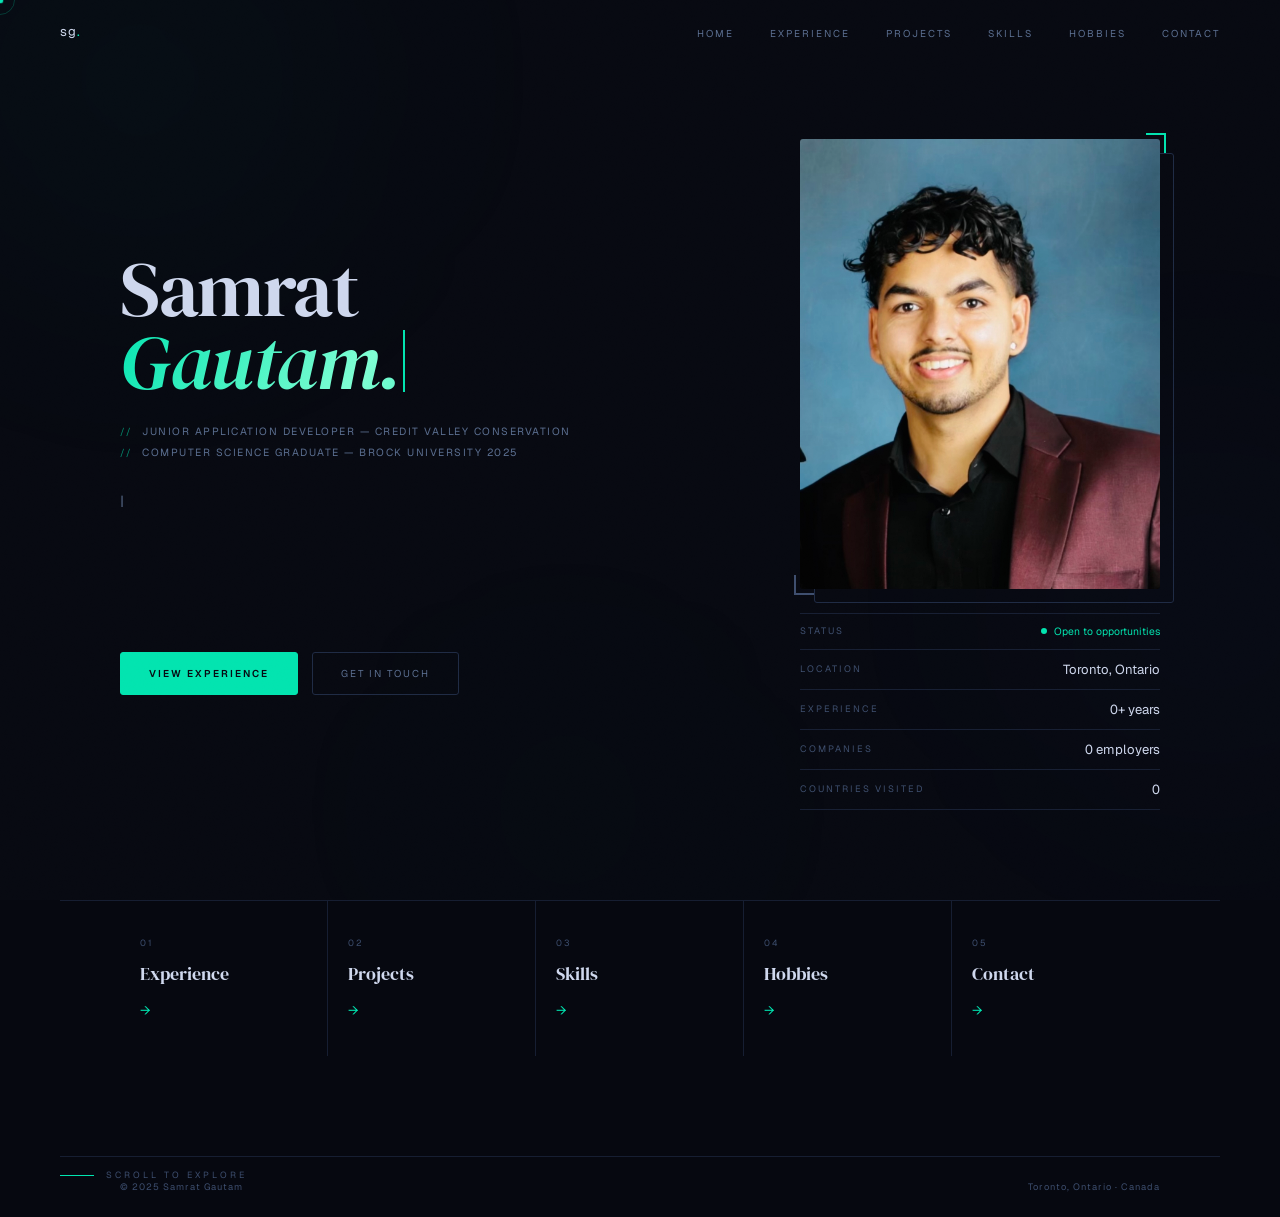
==== commit 1c7c1fb8: "test" ====
--- a/index.html
+++ b/index.html
@@ -332,7 +332,7 @@
 <div id="home" class="page active">
   <div class="home-hero">
     <div class="hero-left">
-      <p class="hero-eyebrow">Application Developer &mdash; Toronto, Ontario</p>
+      <!-- <p class="hero-eyebrow">Application Developer &mdash; Toronto, Ontario</p> -->
       <h1 class="hero-name">
         <span id="heroLine1"></span><br>
         <em id="heroLine2"></em><span class="type-cursor" id="typeCursor"></span>
@@ -357,7 +357,7 @@
         <div class="info-row"><span class="info-key">Location</span><span class="info-val">Toronto, Ontario</span></div>
         <div class="info-row"><span class="info-key">Experience</span><span class="info-val"><span class="counter-num" data-target="4">0</span>+ years</span></div>
         <div class="info-row"><span class="info-key">Companies</span><span class="info-val"><span class="counter-num" data-target="5">0</span> employers</span></div>
-        <div class="info-row"><span class="info-key">Countries Visited</span><span class="info-val"><span class="counter-num" data-target="17">0</span></span></div>
+        <div class="info-row"><span class="info-key">Countries Visited</span><span class="info-val"><span class="counter-num" data-target="13">0</span></span></div>
       </div>
     </div>
   </div>
